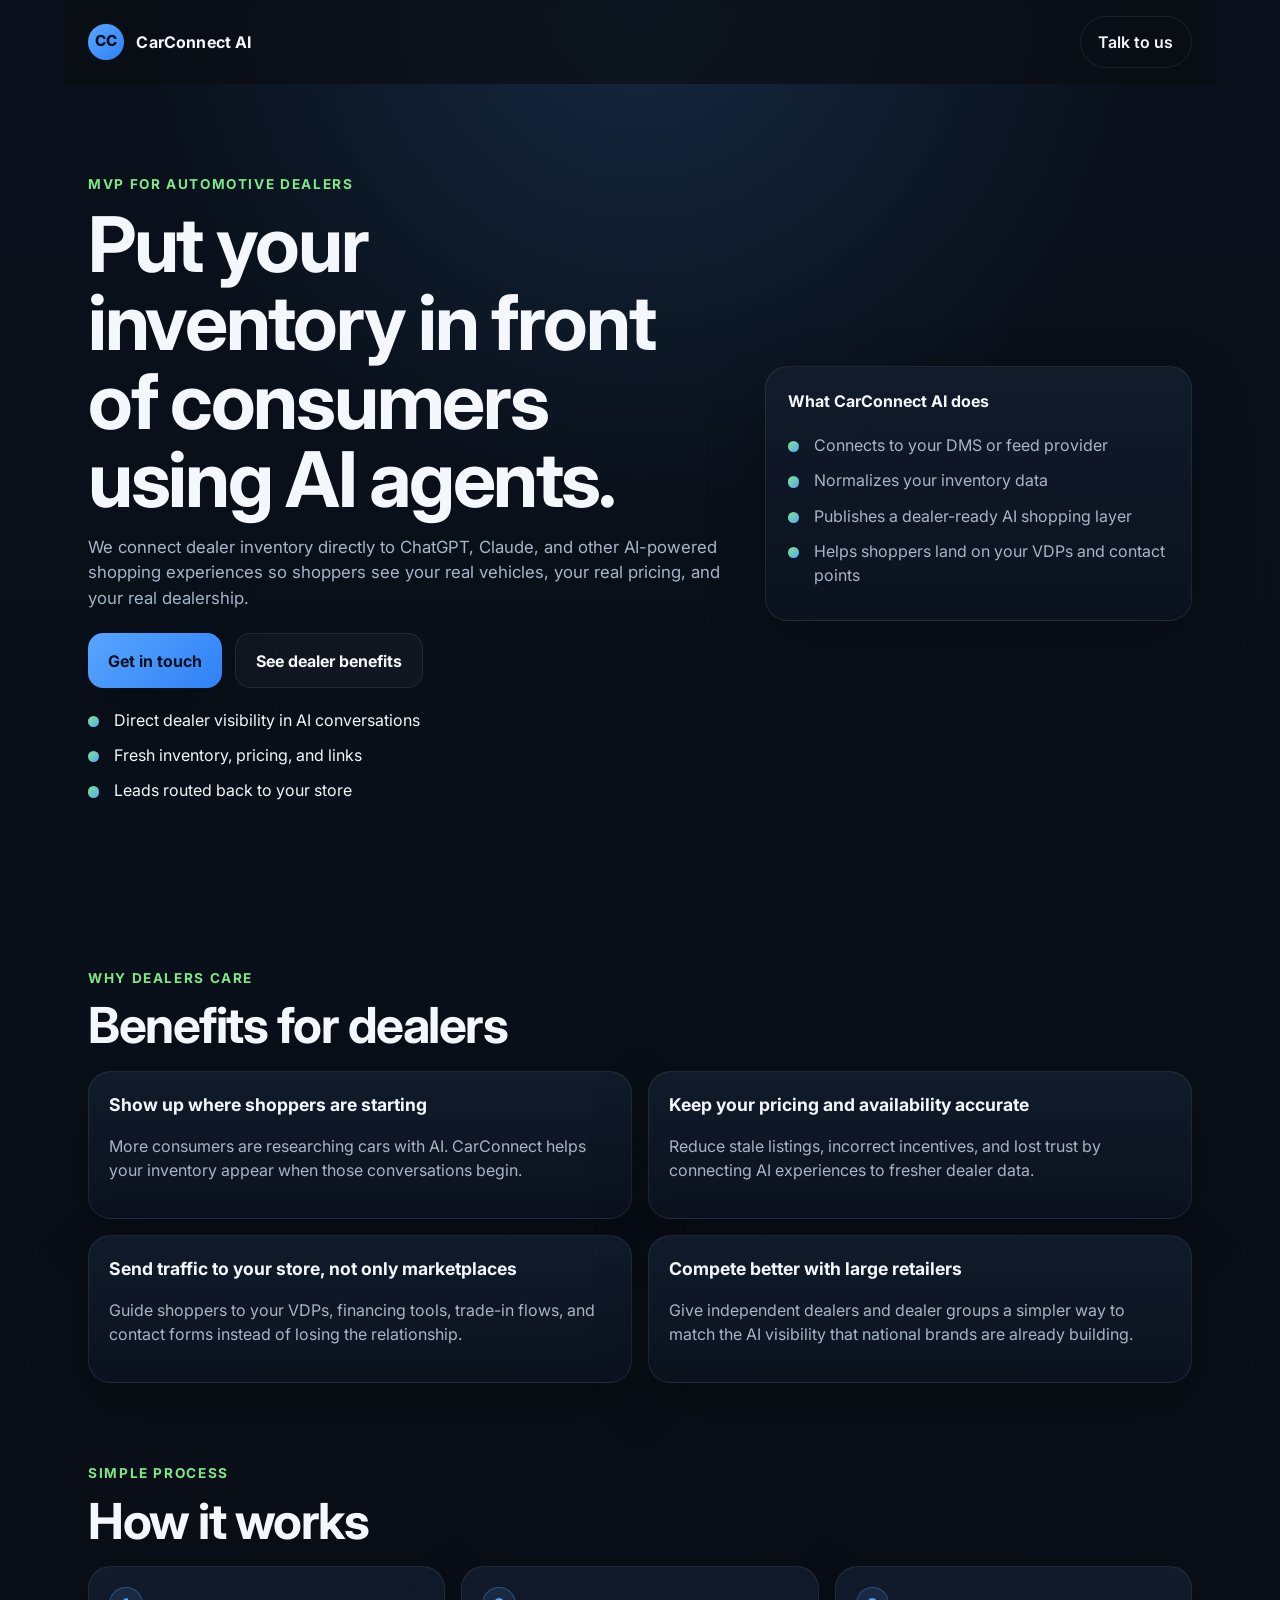
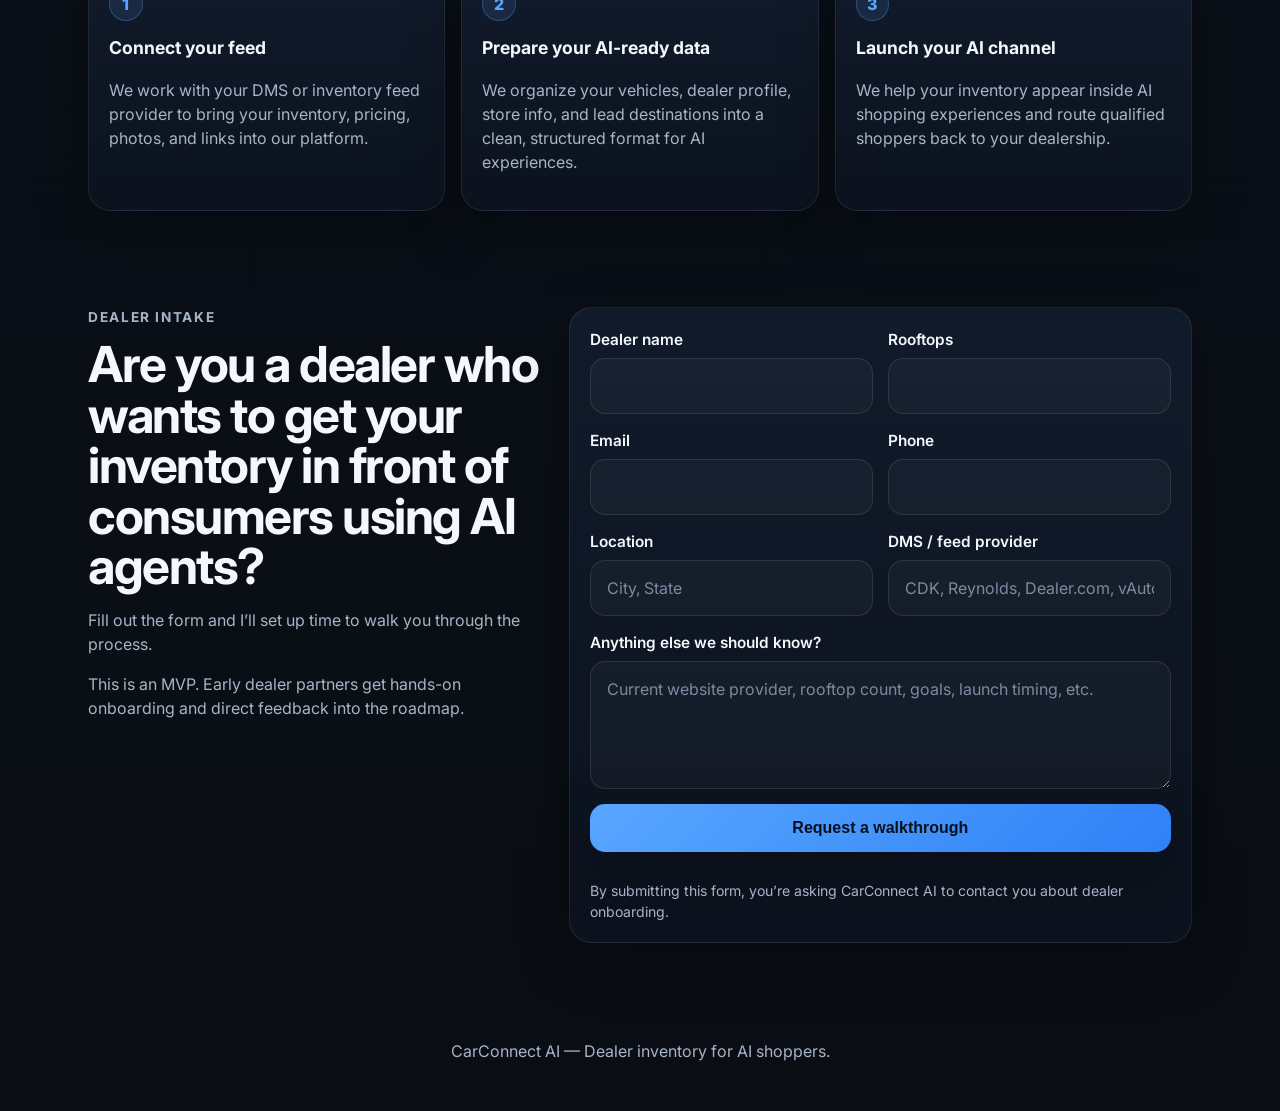
==== index.html @ f60a5366 "Add files via upload" ====
<!DOCTYPE html>
<html lang="en">
<head>
  <meta charset="UTF-8" />
  <meta name="viewport" content="width=device-width, initial-scale=1.0" />
  <title>CarConnect AI — Dealer Inventory for AI Shoppers</title>
  <meta name="description" content="Connect your dealership inventory directly to AI shoppers using ChatGPT, Claude, and other AI assistants." />
  <link rel="preconnect" href="https://fonts.googleapis.com">
  <link rel="preconnect" href="https://fonts.gstatic.com" crossorigin>
  <link href="https://fonts.googleapis.com/css2?family=Inter:wght@400;500;600;700;800&display=swap" rel="stylesheet">
  <link rel="stylesheet" href="styles.css" />
</head>
<body>
  <header class="site-header">
    <a class="brand" href="#top" aria-label="CarConnect AI home">
      <span class="brand-mark">CC</span>
      <span class="brand-text">CarConnect AI</span>
    </a>
    <a class="header-cta" href="#contact">Talk to us</a>
  </header>

  <main id="top">
    <section class="hero">
      <div class="hero-copy">
        <p class="eyebrow">MVP for automotive dealers</p>
        <h1>Put your inventory in front of consumers using AI agents.</h1>
        <p class="lede">
          We connect dealer inventory directly to ChatGPT, Claude, and other AI-powered shopping experiences so shoppers see your real vehicles, your real pricing, and your real dealership.
        </p>

        <div class="hero-actions">
          <a class="button button-primary" href="#contact">Get in touch</a>
          <a class="button button-secondary" href="#benefits">See dealer benefits</a>
        </div>

        <ul class="hero-points" aria-label="Key points">
          <li>Direct dealer visibility in AI conversations</li>
          <li>Fresh inventory, pricing, and links</li>
          <li>Leads routed back to your store</li>
        </ul>
      </div>

      <aside class="hero-card" aria-label="Summary card">
        <p class="card-label">What CarConnect AI does</p>
        <ul class="check-list">
          <li>Connects to your DMS or feed provider</li>
          <li>Normalizes your inventory data</li>
          <li>Publishes a dealer-ready AI shopping layer</li>
          <li>Helps shoppers land on your VDPs and contact points</li>
        </ul>
      </aside>
    </section>

    <section class="section" id="benefits">
      <div class="section-heading">
        <p class="eyebrow">Why dealers care</p>
        <h2>Benefits for dealers</h2>
      </div>

      <div class="benefit-grid">
        <article class="benefit-card">
          <h3>Show up where shoppers are starting</h3>
          <p>More consumers are researching cars with AI. CarConnect helps your inventory appear when those conversations begin.</p>
        </article>

        <article class="benefit-card">
          <h3>Keep your pricing and availability accurate</h3>
          <p>Reduce stale listings, incorrect incentives, and lost trust by connecting AI experiences to fresher dealer data.</p>
        </article>

        <article class="benefit-card">
          <h3>Send traffic to your store, not only marketplaces</h3>
          <p>Guide shoppers to your VDPs, financing tools, trade-in flows, and contact forms instead of losing the relationship.</p>
        </article>

        <article class="benefit-card">
          <h3>Compete better with large retailers</h3>
          <p>Give independent dealers and dealer groups a simpler way to match the AI visibility that national brands are already building.</p>
        </article>
      </div>
    </section>

    <section class="section section-alt" id="how-it-works">
      <div class="section-heading">
        <p class="eyebrow">Simple process</p>
        <h2>How it works</h2>
      </div>

      <div class="steps">
        <article class="step">
          <span class="step-number">1</span>
          <h3>Connect your feed</h3>
          <p>We work with your DMS or inventory feed provider to bring your inventory, pricing, photos, and links into our platform.</p>
        </article>

        <article class="step">
          <span class="step-number">2</span>
          <h3>Prepare your AI-ready data</h3>
          <p>We organize your vehicles, dealer profile, store info, and lead destinations into a clean, structured format for AI experiences.</p>
        </article>

        <article class="step">
          <span class="step-number">3</span>
          <h3>Launch your AI channel</h3>
          <p>We help your inventory appear inside AI shopping experiences and route qualified shoppers back to your dealership.</p>
        </article>
      </div>
    </section>

    <section class="section contact-wrap" id="contact">
      <div class="contact-copy">
        <p class="eyebrow">Dealer intake</p>
        <h2>Are you a dealer who wants to get your inventory in front of consumers using AI agents?</h2>
        <p>
          Fill out the form and I’ll set up time to walk you through the process.
        </p>
        <p class="microcopy">
          This is an MVP. Early dealer partners get hands-on onboarding and direct feedback into the roadmap.
        </p>
      </div>

      <form class="contact-form" name="dealer-contact" method="POST" data-netlify="true" action="/thanks.html">
        <input type="hidden" name="form-name" value="dealer-contact" />

        <div class="field-group">
          <label for="dealerName">Dealer name</label>
          <input id="dealerName" name="dealerName" type="text" autocomplete="organization" required />
        </div>

        <div class="field-group">
          <label for="rooftops">Rooftops</label>
          <input id="rooftops" name="rooftops" type="number" min="1" step="1" inputmode="numeric" required />
        </div>

        <div class="field-group">
          <label for="email">Email</label>
          <input id="email" name="email" type="email" autocomplete="email" required />
        </div>

        <div class="field-group">
          <label for="phone">Phone</label>
          <input id="phone" name="phone" type="tel" autocomplete="tel" required />
        </div>

        <div class="field-group">
          <label for="location">Location</label>
          <input id="location" name="location" type="text" autocomplete="address-level2" placeholder="City, State" required />
        </div>

        <div class="field-group">
          <label for="provider">DMS / feed provider</label>
          <input id="provider" name="provider" type="text" placeholder="CDK, Reynolds, Dealer.com, vAuto, HomeNet, etc." required />
        </div>

        <div class="field-group field-group-full">
          <label for="notes">Anything else we should know?</label>
          <textarea id="notes" name="notes" rows="4" placeholder="Current website provider, rooftop count, goals, launch timing, etc."></textarea>
        </div>

        <button class="button button-primary button-full" type="submit">Request a walkthrough</button>
        <p class="form-note">By submitting this form, you’re asking CarConnect AI to contact you about dealer onboarding.</p>
      </form>
    </section>
  </main>

  <footer class="site-footer">
    <p>CarConnect AI — Dealer inventory for AI shoppers.</p>
  </footer>
</body>
</html>
---- styles.css ----
:root {
  --bg: #0a0e14;
  --panel: #101826;
  --panel-soft: #0f1724;
  --card: #121c2c;
  --text: #f4f7fb;
  --muted: #a8b4c7;
  --line: rgba(255, 255, 255, 0.08);
  --accent: #58a6ff;
  --accent-strong: #2f81f7;
  --success: #7ee787;
  --shadow: 0 1.25em 3.5em rgba(0, 0, 0, 0.28);
  --radius: 1.25em;
}

* {
  box-sizing: border-box;
}

html {
  scroll-behavior: smooth;
}

body {
  margin: 0;
  font-family: "Inter", system-ui, -apple-system, BlinkMacSystemFont, "Segoe UI", sans-serif;
  background:
    radial-gradient(circle at top, rgba(88, 166, 255, 0.16), transparent 32em),
    linear-gradient(180deg, #09101b 0%, #0a0e14 100%);
  color: var(--text);
  line-height: 1.5;
}

img {
  max-width: 100%;
  display: block;
}

a {
  color: inherit;
  text-decoration: none;
}

.site-header,
.hero,
.section,
.site-footer {
  width: min(100%, 72em);
  margin: 0 auto;
  padding-left: 1rem;
  padding-right: 1rem;
}

.site-header {
  position: sticky;
  top: 0;
  z-index: 10;
  display: flex;
  align-items: center;
  justify-content: space-between;
  padding-top: 1rem;
  padding-bottom: 1rem;
  backdrop-filter: blur(0.9em);
  background: rgba(10, 14, 20, 0.72);
}

.brand {
  display: inline-flex;
  align-items: center;
  gap: 0.75rem;
  font-weight: 700;
}

.brand-mark {
  display: inline-grid;
  place-items: center;
  width: 2.4em;
  height: 2.4em;
  border-radius: 999px;
  background: linear-gradient(135deg, var(--accent), var(--accent-strong));
  color: #07101d;
  font-size: 0.95rem;
  font-weight: 800;
}

.brand-text {
  font-size: 1rem;
  letter-spacing: 0.01em;
}

.header-cta {
  border: 1px solid var(--line);
  padding: 0.8em 1.1em;
  border-radius: 999px;
  font-weight: 600;
  color: var(--text);
}

.hero {
  min-height: calc(100svh - 5rem);
  display: grid;
  align-items: center;
  gap: 1.25rem;
  padding-top: 2rem;
  padding-bottom: 2rem;
}

.eyebrow {
  margin: 0 0 0.75rem;
  font-size: 0.85rem;
  font-weight: 700;
  letter-spacing: 0.12em;
  text-transform: uppercase;
  color: var(--success);
}

.hero h1,
.section h2 {
  margin: 0;
  line-height: 1.02;
  letter-spacing: -0.03em;
}

.hero h1 {
  font-size: clamp(2.2rem, 9vw, 4.8rem);
  max-width: 12ch;
}

.section h2 {
  font-size: clamp(1.8rem, 6vw, 3.1rem);
}

.lede,
.contact-copy p,
.benefit-card p,
.step p,
.hero-card,
.form-note,
.microcopy {
  color: var(--muted);
}

.lede {
  max-width: 40rem;
  font-size: 1.05rem;
  margin: 1rem 0 0;
}

.hero-actions {
  display: flex;
  flex-wrap: wrap;
  gap: 0.8rem;
  margin-top: 1.4rem;
}

.button {
  display: inline-flex;
  align-items: center;
  justify-content: center;
  gap: 0.5rem;
  min-height: 3rem;
  padding: 0.9em 1.25em;
  border: 0;
  border-radius: 0.95em;
  font-size: 1rem;
  font-weight: 700;
  cursor: pointer;
}

.button-primary {
  background: linear-gradient(135deg, var(--accent), var(--accent-strong));
  color: #07101d;
  box-shadow: var(--shadow);
}

.button-secondary {
  background: rgba(255, 255, 255, 0.03);
  border: 1px solid var(--line);
  color: var(--text);
}

.button-full {
  width: 100%;
}

.hero-points,
.check-list {
  list-style: none;
  margin: 1.25rem 0 0;
  padding: 0;
}

.hero-points li,
.check-list li {
  position: relative;
  padding-left: 1.6rem;
  margin-bottom: 0.7rem;
}

.hero-points li::before,
.check-list li::before {
  content: "";
  position: absolute;
  left: 0;
  top: 0.5rem;
  width: 0.7rem;
  height: 0.7rem;
  border-radius: 999px;
  background: linear-gradient(135deg, var(--success), var(--accent));
}

.hero-card,
.benefit-card,
.step,
.contact-form {
  background: linear-gradient(180deg, rgba(18, 28, 44, 0.94), rgba(12, 19, 31, 0.96));
  border: 1px solid var(--line);
  border-radius: var(--radius);
  box-shadow: var(--shadow);
}

.hero-card {
  padding: 1.4rem;
}

.card-label {
  margin-top: 0;
  margin-bottom: 0.9rem;
  font-weight: 700;
  color: var(--text);
}

.section {
  padding-top: 4rem;
  padding-bottom: 1rem;
}

.section-alt {
  padding-bottom: 2rem;
}

.section-heading {
  margin-bottom: 1.25rem;
}

.benefit-grid,
.steps {
  display: grid;
  gap: 1rem;
}

.benefit-card,
.step {
  padding: 1.25rem;
}

.benefit-card h3,
.step h3 {
  margin-top: 0;
  margin-bottom: 0.6rem;
  font-size: 1.1rem;
}

.step-number {
  display: inline-grid;
  place-items: center;
  width: 2.1rem;
  height: 2.1rem;
  margin-bottom: 0.9rem;
  border-radius: 999px;
  background: rgba(88, 166, 255, 0.12);
  border: 1px solid rgba(88, 166, 255, 0.3);
  color: var(--accent);
  font-weight: 800;
}

.contact-wrap {
  display: grid;
  gap: 1.25rem;
  padding-bottom: 4rem;
}

.contact-form {
  padding: 1rem;
}

.field-group {
  display: flex;
  flex-direction: column;
  gap: 0.45rem;
  margin-bottom: 0.95rem;
}

label {
  font-weight: 600;
  font-size: 0.96rem;
}

input,
textarea {
  width: 100%;
  border: 1px solid rgba(255, 255, 255, 0.1);
  border-radius: 0.95em;
  background: rgba(255, 255, 255, 0.03);
  color: var(--text);
  padding: 0.95rem 1rem;
  font: inherit;
}

input::placeholder,
textarea::placeholder {
  color: #7c8aa0;
}

input:focus,
textarea:focus {
  outline: 0.15em solid rgba(88, 166, 255, 0.45);
  outline-offset: 0.1em;
  border-color: rgba(88, 166, 255, 0.35);
}

.form-note {
  margin: 0.85rem 0 0;
  font-size: 0.88rem;
}

.site-footer {
  padding-top: 1rem;
  padding-bottom: 2rem;
  color: var(--muted);
  text-align: center;
}

@media (min-width: 48em) {
  .hero {
    grid-template-columns: 1.2fr 0.8fr;
    gap: 1.5rem;
  }

  .benefit-grid {
    grid-template-columns: repeat(2, minmax(0, 1fr));
  }

  .steps {
    grid-template-columns: repeat(3, minmax(0, 1fr));
  }

  .contact-wrap {
    grid-template-columns: 0.85fr 1.15fr;
    align-items: start;
  }

  .contact-form {
    display: grid;
    grid-template-columns: repeat(2, minmax(0, 1fr));
    gap: 0.9rem;
    padding: 1.25rem;
  }

  .field-group {
    margin-bottom: 0;
  }

  .field-group-full,
  .button-full,
  .form-note {
    grid-column: 1 / -1;
  }
}

@media (min-width: 64em) {
  .site-header,
  .hero,
  .section,
  .site-footer {
    padding-left: 1.5em;
    padding-right: 1.5em;
  }

  .hero {
    gap: 2.25em;
  }

  .hero-card,
  .benefit-card,
  .step,
  .contact-form {
    border-radius: 1.4em;
  }
}
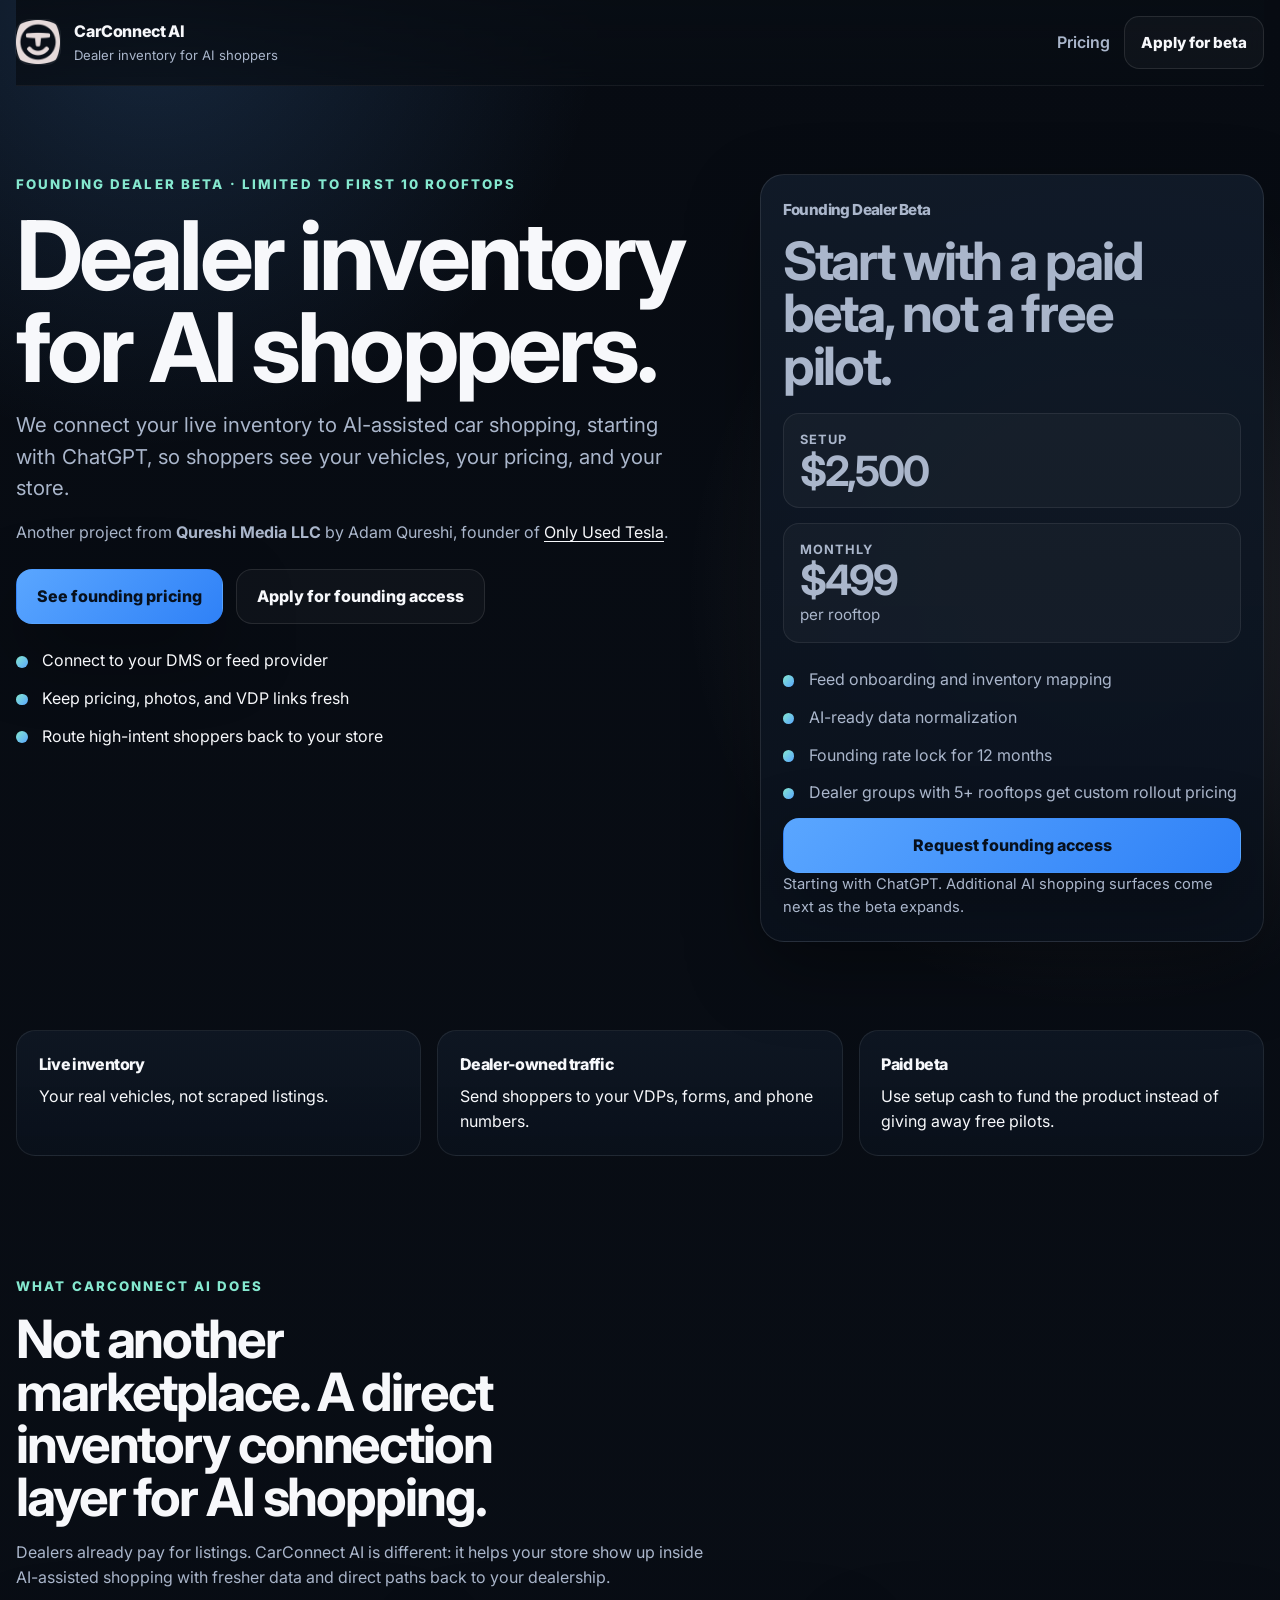
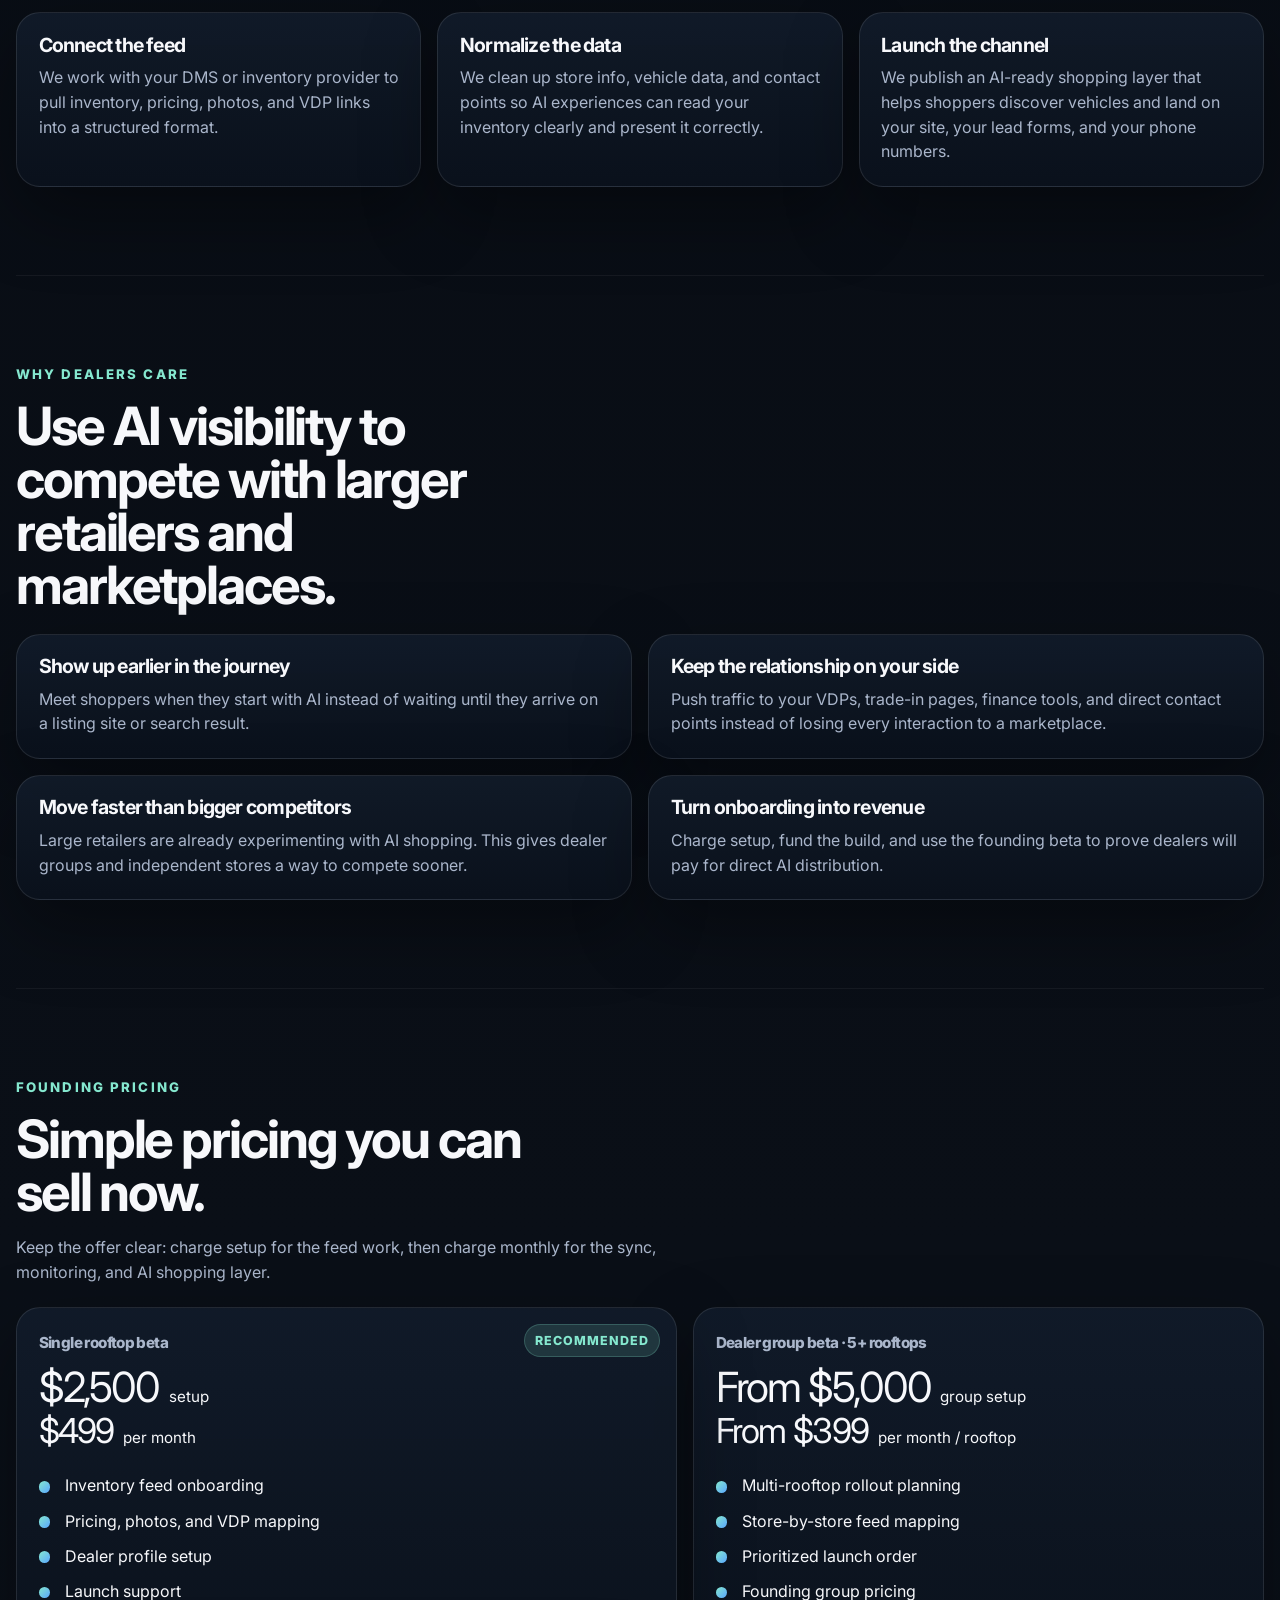
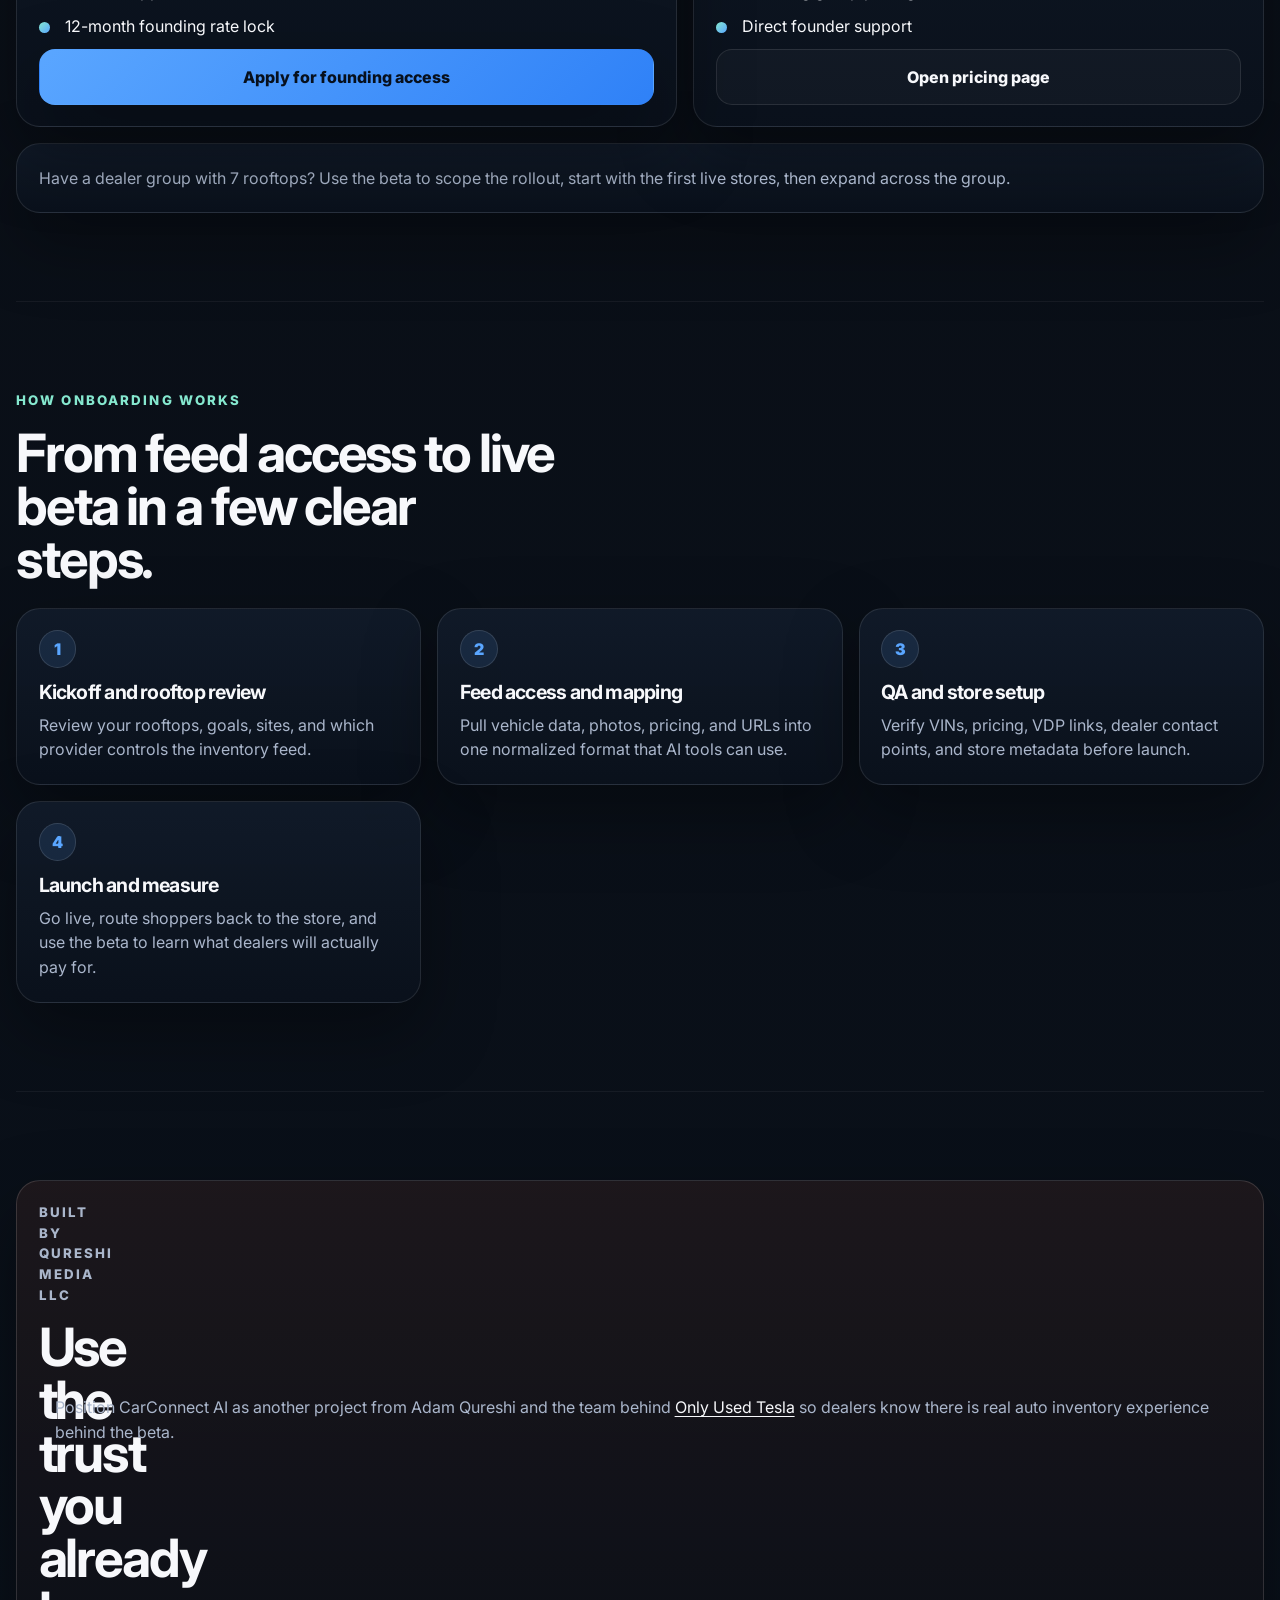
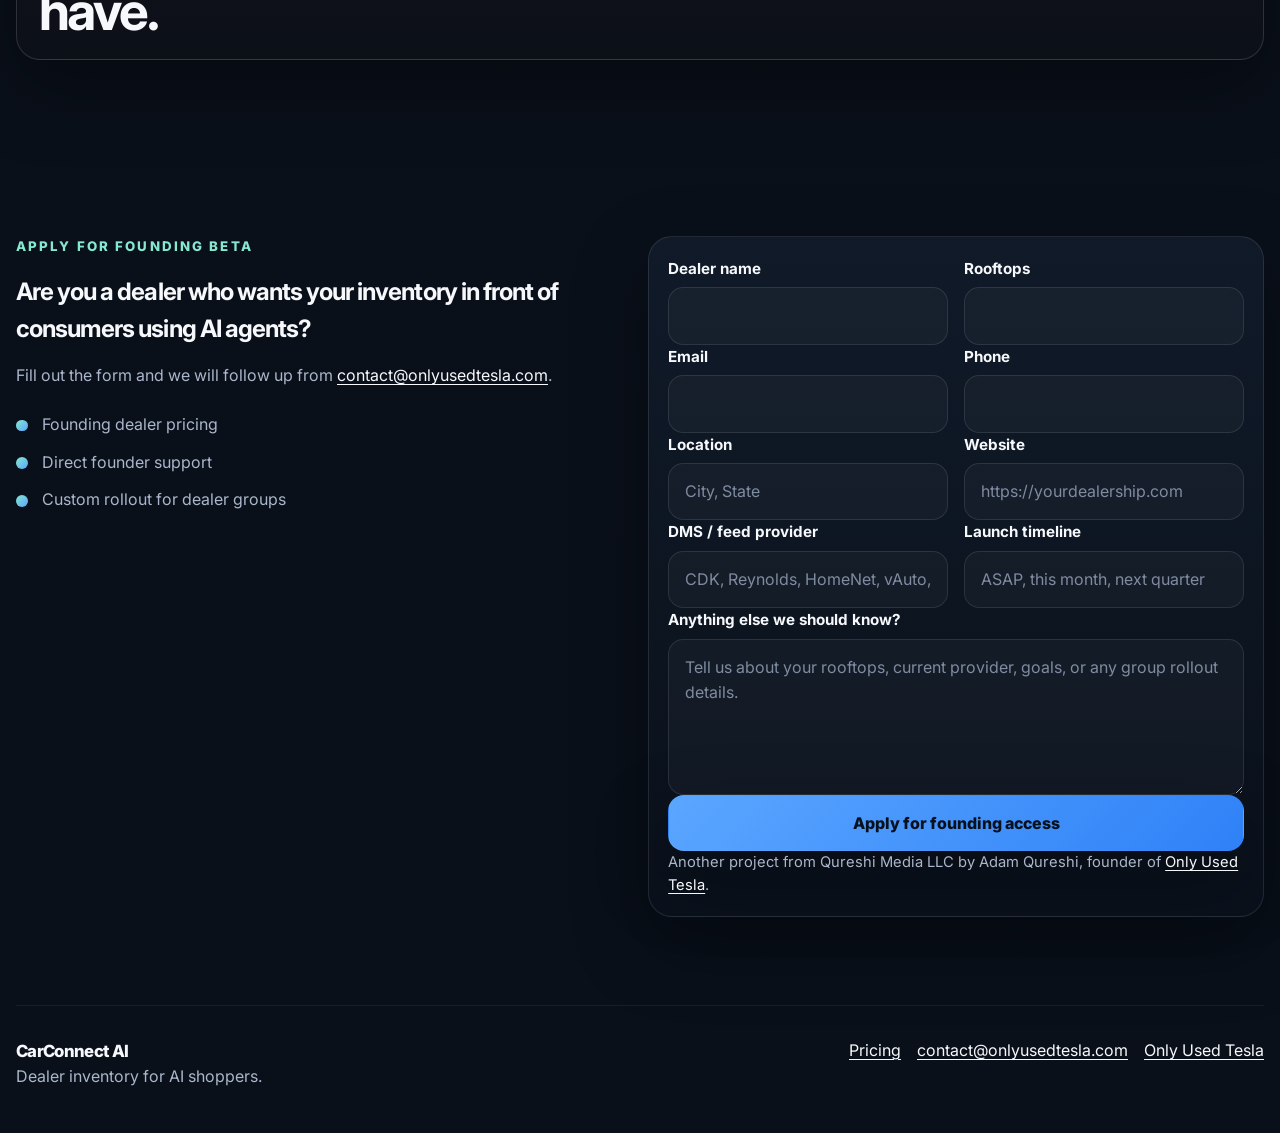
==== commit 42ece778: "Add files via upload" ====
--- a/index.html
+++ b/index.html
@@ -3,168 +3,370 @@
 <head>
   <meta charset="UTF-8" />
   <meta name="viewport" content="width=device-width, initial-scale=1.0" />
-  <title>CarConnect AI — Dealer Inventory for AI Shoppers</title>
-  <meta name="description" content="Connect your dealership inventory directly to AI shoppers using ChatGPT, Claude, and other AI assistants." />
-  <link rel="preconnect" href="https://fonts.googleapis.com">
-  <link rel="preconnect" href="https://fonts.gstatic.com" crossorigin>
-  <link href="https://fonts.googleapis.com/css2?family=Inter:wght@400;500;600;700;800&display=swap" rel="stylesheet">
+  <title>CarConnect AI — Dealer inventory for AI shoppers</title>
+  <meta name="description" content="CarConnect AI helps automotive dealers connect live inventory to AI-assisted shopping, starting with ChatGPT." />
+  <meta name="theme-color" content="#080d14" />
+  <link rel="preconnect" href="https://fonts.googleapis.com" />
+  <link rel="preconnect" href="https://fonts.gstatic.com" crossorigin />
+  <link href="https://fonts.googleapis.com/css2?family=Inter:wght@400;500;600;700;800;900&display=swap" rel="stylesheet" />
+  <link rel="icon" type="image/png" sizes="32x32" href="assets/icon-32.png" />
+  <link rel="icon" type="image/png" sizes="192x192" href="assets/icon-192.png" />
+  <link rel="apple-touch-icon" href="assets/icon-192.png" />
   <link rel="stylesheet" href="styles.css" />
 </head>
 <body>
-  <header class="site-header">
-    <a class="brand" href="#top" aria-label="CarConnect AI home">
-      <span class="brand-mark">CC</span>
-      <span class="brand-text">CarConnect AI</span>
-    </a>
-    <a class="header-cta" href="#contact">Talk to us</a>
-  </header>
-
-  <main id="top">
-    <section class="hero">
-      <div class="hero-copy">
-        <p class="eyebrow">MVP for automotive dealers</p>
-        <h1>Put your inventory in front of consumers using AI agents.</h1>
-        <p class="lede">
-          We connect dealer inventory directly to ChatGPT, Claude, and other AI-powered shopping experiences so shoppers see your real vehicles, your real pricing, and your real dealership.
-        </p>
-
-        <div class="hero-actions">
-          <a class="button button-primary" href="#contact">Get in touch</a>
-          <a class="button button-secondary" href="#benefits">See dealer benefits</a>
-        </div>
-
-        <ul class="hero-points" aria-label="Key points">
-          <li>Direct dealer visibility in AI conversations</li>
-          <li>Fresh inventory, pricing, and links</li>
-          <li>Leads routed back to your store</li>
-        </ul>
+  <div class="site-shell">
+    <header class="site-header">
+      <a class="brand" href="index.html" aria-label="CarConnect AI home">
+        <img class="brand-icon" src="assets/icon-192.png" alt="" width="44" height="44" />
+        <span class="brand-lockup">
+          <span class="brand-name">CarConnect AI</span>
+          <span class="brand-tag">Dealer inventory for AI shoppers</span>
+        </span>
+      </a>
+
+      <nav class="header-nav" aria-label="Primary">
+        <a class="nav-link" href="pricing.html">Pricing</a>
+        <a class="button button-secondary button-small" href="#contact">Apply for beta</a>
+      </nav>
+    </header>
+
+    <main>
+      <section class="hero section-space" id="top">
+        <div class="hero-copy">
+          <p class="eyebrow">Founding dealer beta · limited to first 10 rooftops</p>
+          <h1>Dealer inventory for AI shoppers.</h1>
+          <p class="lede">
+            We connect your live inventory to AI-assisted car shopping, starting with ChatGPT, so shoppers see your vehicles, your pricing, and your store.
+          </p>
+          <p class="proof-line">
+            Another project from <strong>Qureshi Media LLC</strong> by Adam Qureshi, founder of
+            <a href="https://onlyusedtesla.com/" target="_blank" rel="noreferrer">Only Used Tesla</a>.
+          </p>
+
+          <div class="hero-actions">
+            <a class="button button-primary" href="#pricing">See founding pricing</a>
+            <a class="button button-secondary" href="#contact">Apply for founding access</a>
+          </div>
+
+          <ul class="hero-points" aria-label="Key product points">
+            <li>Connect to your DMS or feed provider</li>
+            <li>Keep pricing, photos, and VDP links fresh</li>
+            <li>Route high-intent shoppers back to your store</li>
+          </ul>
+        </div>
+
+        <aside class="hero-panel card" aria-label="Founding beta snapshot">
+          <p class="card-kicker">Founding Dealer Beta</p>
+          <h2>Start with a paid beta, not a free pilot.</h2>
+          <div class="price-stack" aria-label="Starting beta pricing">
+            <div class="price-chip">
+              <span class="price-label">Setup</span>
+              <strong>$2,500</strong>
+            </div>
+            <div class="price-chip">
+              <span class="price-label">Monthly</span>
+              <strong>$499</strong>
+              <span class="price-note">per rooftop</span>
+            </div>
+          </div>
+          <ul class="check-list">
+            <li>Feed onboarding and inventory mapping</li>
+            <li>AI-ready data normalization</li>
+            <li>Founding rate lock for 12 months</li>
+            <li>Dealer groups with 5+ rooftops get custom rollout pricing</li>
+          </ul>
+          <a class="button button-primary button-full" href="#contact">Request founding access</a>
+          <p class="microcopy">
+            Starting with ChatGPT. Additional AI shopping surfaces come next as the beta expands.
+          </p>
+        </aside>
+      </section>
+
+      <section class="signal-band section-space-sm" aria-label="What dealers get">
+        <div class="signal-item">
+          <span class="signal-label">Live inventory</span>
+          <p>Your real vehicles, not scraped listings.</p>
+        </div>
+        <div class="signal-item">
+          <span class="signal-label">Dealer-owned traffic</span>
+          <p>Send shoppers to your VDPs, forms, and phone numbers.</p>
+        </div>
+        <div class="signal-item">
+          <span class="signal-label">Paid beta</span>
+          <p>Use setup cash to fund the product instead of giving away free pilots.</p>
+        </div>
+      </section>
+
+      <section class="section-space" id="what">
+        <div class="section-heading">
+          <p class="eyebrow">What CarConnect AI does</p>
+          <h2>Not another marketplace. A direct inventory connection layer for AI shopping.</h2>
+          <p class="section-lede">
+            Dealers already pay for listings. CarConnect AI is different: it helps your store show up inside AI-assisted shopping with fresher data and direct paths back to your dealership.
+          </p>
+        </div>
+
+        <div class="card-grid three-up">
+          <article class="feature-card card">
+            <h3>Connect the feed</h3>
+            <p>
+              We work with your DMS or inventory provider to pull inventory, pricing, photos, and VDP links into a structured format.
+            </p>
+          </article>
+
+          <article class="feature-card card">
+            <h3>Normalize the data</h3>
+            <p>
+              We clean up store info, vehicle data, and contact points so AI experiences can read your inventory clearly and present it correctly.
+            </p>
+          </article>
+
+          <article class="feature-card card">
+            <h3>Launch the channel</h3>
+            <p>
+              We publish an AI-ready shopping layer that helps shoppers discover vehicles and land on your site, your lead forms, and your phone numbers.
+            </p>
+          </article>
+        </div>
+      </section>
+
+      <section class="section-space section-alt" id="benefits">
+        <div class="section-heading">
+          <p class="eyebrow">Why dealers care</p>
+          <h2>Use AI visibility to compete with larger retailers and marketplaces.</h2>
+        </div>
+
+        <div class="card-grid two-up">
+          <article class="benefit-card card">
+            <h3>Show up earlier in the journey</h3>
+            <p>
+              Meet shoppers when they start with AI instead of waiting until they arrive on a listing site or search result.
+            </p>
+          </article>
+
+          <article class="benefit-card card">
+            <h3>Keep the relationship on your side</h3>
+            <p>
+              Push traffic to your VDPs, trade-in pages, finance tools, and direct contact points instead of losing every interaction to a marketplace.
+            </p>
+          </article>
+
+          <article class="benefit-card card">
+            <h3>Move faster than bigger competitors</h3>
+            <p>
+              Large retailers are already experimenting with AI shopping. This gives dealer groups and independent stores a way to compete sooner.
+            </p>
+          </article>
+
+          <article class="benefit-card card">
+            <h3>Turn onboarding into revenue</h3>
+            <p>
+              Charge setup, fund the build, and use the founding beta to prove dealers will pay for direct AI distribution.
+            </p>
+          </article>
+        </div>
+      </section>
+
+      <section class="section-space" id="pricing">
+        <div class="section-heading">
+          <p class="eyebrow">Founding pricing</p>
+          <h2>Simple pricing you can sell now.</h2>
+          <p class="section-lede">
+            Keep the offer clear: charge setup for the feed work, then charge monthly for the sync, monitoring, and AI shopping layer.
+          </p>
+        </div>
+
+        <div class="pricing-grid">
+          <article class="pricing-card card pricing-card-featured">
+            <p class="plan-tag">Single rooftop beta</p>
+            <div class="plan-line">
+              <span class="plan-price">$2,500</span>
+              <span class="plan-caption">setup</span>
+            </div>
+            <div class="plan-line plan-line-secondary">
+              <span class="plan-price plan-price-secondary">$499</span>
+              <span class="plan-caption">per month</span>
+            </div>
+            <ul class="check-list compact">
+              <li>Inventory feed onboarding</li>
+              <li>Pricing, photos, and VDP mapping</li>
+              <li>Dealer profile setup</li>
+              <li>Launch support</li>
+              <li>12-month founding rate lock</li>
+            </ul>
+            <a class="button button-primary button-full" href="#contact">Apply for founding access</a>
+          </article>
+
+          <article class="pricing-card card">
+            <p class="plan-tag">Dealer group beta · 5+ rooftops</p>
+            <div class="plan-line">
+              <span class="plan-price">From $5,000</span>
+              <span class="plan-caption">group setup</span>
+            </div>
+            <div class="plan-line plan-line-secondary">
+              <span class="plan-price plan-price-secondary">From $399</span>
+              <span class="plan-caption">per month / rooftop</span>
+            </div>
+            <ul class="check-list compact">
+              <li>Multi-rooftop rollout planning</li>
+              <li>Store-by-store feed mapping</li>
+              <li>Prioritized launch order</li>
+              <li>Founding group pricing</li>
+              <li>Direct founder support</li>
+            </ul>
+            <a class="button button-secondary button-full" href="pricing.html">Open pricing page</a>
+          </article>
+        </div>
+
+        <div class="inline-note card">
+          <p>
+            Have a dealer group with 7 rooftops? Use the beta to scope the rollout, start with the first live stores, then expand across the group.
+          </p>
+        </div>
+      </section>
+
+      <section class="section-space section-alt" id="process">
+        <div class="section-heading">
+          <p class="eyebrow">How onboarding works</p>
+          <h2>From feed access to live beta in a few clear steps.</h2>
+        </div>
+
+        <div class="steps-grid">
+          <article class="step card">
+            <span class="step-number">1</span>
+            <h3>Kickoff and rooftop review</h3>
+            <p>Review your rooftops, goals, sites, and which provider controls the inventory feed.</p>
+          </article>
+
+          <article class="step card">
+            <span class="step-number">2</span>
+            <h3>Feed access and mapping</h3>
+            <p>Pull vehicle data, photos, pricing, and URLs into one normalized format that AI tools can use.</p>
+          </article>
+
+          <article class="step card">
+            <span class="step-number">3</span>
+            <h3>QA and store setup</h3>
+            <p>Verify VINs, pricing, VDP links, dealer contact points, and store metadata before launch.</p>
+          </article>
+
+          <article class="step card">
+            <span class="step-number">4</span>
+            <h3>Launch and measure</h3>
+            <p>Go live, route shoppers back to the store, and use the beta to learn what dealers will actually pay for.</p>
+          </article>
+        </div>
+      </section>
+
+      <section class="section-space founder-strip-wrap">
+        <div class="founder-strip card">
+          <div>
+            <p class="eyebrow eyebrow-muted">Built by Qureshi Media LLC</p>
+            <h2>Use the trust you already have.</h2>
+          </div>
+          <p>
+            Position CarConnect AI as another project from Adam Qureshi and the team behind
+            <a href="https://onlyusedtesla.com/" target="_blank" rel="noreferrer">Only Used Tesla</a> so dealers know there is real auto inventory experience behind the beta.
+          </p>
+        </div>
+      </section>
+
+      <section class="section-space contact-wrap" id="contact">
+        <div class="contact-copy">
+          <p class="eyebrow">Apply for founding beta</p>
+          <h2>Are you a dealer who wants your inventory in front of consumers using AI agents?</h2>
+          <p class="section-lede">
+            Fill out the form and we will follow up from
+            <a href="mailto:contact@onlyusedtesla.com">contact@onlyusedtesla.com</a>.
+          </p>
+          <ul class="contact-points">
+            <li>Founding dealer pricing</li>
+            <li>Direct founder support</li>
+            <li>Custom rollout for dealer groups</li>
+          </ul>
+        </div>
+
+        <form class="contact-form card" action="https://formsubmit.co/contact@onlyusedtesla.com" method="POST">
+          <input type="hidden" name="_subject" value="New CarConnect AI founding dealer beta lead" />
+          <input type="hidden" name="_next" value="https://adamqureshi.com/car-connect-ai/thanks.html" />
+          <input type="hidden" name="_template" value="table" />
+          <input type="hidden" name="_autoresponse" value="Thanks for reaching out about CarConnect AI. We received your request and will follow up shortly." />
+          <input class="honeypot" type="text" name="_honey" tabindex="-1" autocomplete="off" aria-hidden="true" />
+
+          <div class="field-grid two-up-grid">
+            <div class="field-group">
+              <label for="dealer-name">Dealer name</label>
+              <input id="dealer-name" name="dealer_name" type="text" autocomplete="organization" required />
+            </div>
+
+            <div class="field-group">
+              <label for="rooftops">Rooftops</label>
+              <input id="rooftops" name="rooftops" type="number" min="1" step="1" inputmode="numeric" required />
+            </div>
+          </div>
+
+          <div class="field-grid two-up-grid">
+            <div class="field-group">
+              <label for="email">Email</label>
+              <input id="email" name="email" type="email" autocomplete="email" required />
+            </div>
+
+            <div class="field-group">
+              <label for="phone">Phone</label>
+              <input id="phone" name="phone" type="tel" autocomplete="tel" required />
+            </div>
+          </div>
+
+          <div class="field-grid two-up-grid">
+            <div class="field-group">
+              <label for="location">Location</label>
+              <input id="location" name="location" type="text" autocomplete="address-level2" placeholder="City, State" required />
+            </div>
+
+            <div class="field-group">
+              <label for="website">Website</label>
+              <input id="website" name="website" type="url" placeholder="https://yourdealership.com" />
+            </div>
+          </div>
+
+          <div class="field-grid two-up-grid">
+            <div class="field-group">
+              <label for="provider">DMS / feed provider</label>
+              <input id="provider" name="provider" type="text" placeholder="CDK, Reynolds, HomeNet, vAuto, Dealer.com" required />
+            </div>
+
+            <div class="field-group">
+              <label for="timeline">Launch timeline</label>
+              <input id="timeline" name="timeline" type="text" placeholder="ASAP, this month, next quarter" />
+            </div>
+          </div>
+
+          <div class="field-group">
+            <label for="notes">Anything else we should know?</label>
+            <textarea id="notes" name="notes" rows="5" placeholder="Tell us about your rooftops, current provider, goals, or any group rollout details."></textarea>
+          </div>
+
+          <button class="button button-primary button-full" type="submit">Apply for founding access</button>
+          <p class="form-note">
+            Another project from Qureshi Media LLC by Adam Qureshi, founder of
+            <a href="https://onlyusedtesla.com/" target="_blank" rel="noreferrer">Only Used Tesla</a>.
+          </p>
+        </form>
+      </section>
+    </main>
+
+    <footer class="site-footer">
+      <div>
+        <p class="footer-brand">CarConnect AI</p>
+        <p class="footer-copy">Dealer inventory for AI shoppers.</p>
       </div>
-
-      <aside class="hero-card" aria-label="Summary card">
-        <p class="card-label">What CarConnect AI does</p>
-        <ul class="check-list">
-          <li>Connects to your DMS or feed provider</li>
-          <li>Normalizes your inventory data</li>
-          <li>Publishes a dealer-ready AI shopping layer</li>
-          <li>Helps shoppers land on your VDPs and contact points</li>
-        </ul>
-      </aside>
-    </section>
-
-    <section class="section" id="benefits">
-      <div class="section-heading">
-        <p class="eyebrow">Why dealers care</p>
-        <h2>Benefits for dealers</h2>
+      <div class="footer-links">
+        <a href="pricing.html">Pricing</a>
+        <a href="mailto:contact@onlyusedtesla.com">contact@onlyusedtesla.com</a>
+        <a href="https://onlyusedtesla.com/" target="_blank" rel="noreferrer">Only Used Tesla</a>
       </div>
-
-      <div class="benefit-grid">
-        <article class="benefit-card">
-          <h3>Show up where shoppers are starting</h3>
-          <p>More consumers are researching cars with AI. CarConnect helps your inventory appear when those conversations begin.</p>
-        </article>
-
-        <article class="benefit-card">
-          <h3>Keep your pricing and availability accurate</h3>
-          <p>Reduce stale listings, incorrect incentives, and lost trust by connecting AI experiences to fresher dealer data.</p>
-        </article>
-
-        <article class="benefit-card">
-          <h3>Send traffic to your store, not only marketplaces</h3>
-          <p>Guide shoppers to your VDPs, financing tools, trade-in flows, and contact forms instead of losing the relationship.</p>
-        </article>
-
-        <article class="benefit-card">
-          <h3>Compete better with large retailers</h3>
-          <p>Give independent dealers and dealer groups a simpler way to match the AI visibility that national brands are already building.</p>
-        </article>
-      </div>
-    </section>
-
-    <section class="section section-alt" id="how-it-works">
-      <div class="section-heading">
-        <p class="eyebrow">Simple process</p>
-        <h2>How it works</h2>
-      </div>
-
-      <div class="steps">
-        <article class="step">
-          <span class="step-number">1</span>
-          <h3>Connect your feed</h3>
-          <p>We work with your DMS or inventory feed provider to bring your inventory, pricing, photos, and links into our platform.</p>
-        </article>
-
-        <article class="step">
-          <span class="step-number">2</span>
-          <h3>Prepare your AI-ready data</h3>
-          <p>We organize your vehicles, dealer profile, store info, and lead destinations into a clean, structured format for AI experiences.</p>
-        </article>
-
-        <article class="step">
-          <span class="step-number">3</span>
-          <h3>Launch your AI channel</h3>
-          <p>We help your inventory appear inside AI shopping experiences and route qualified shoppers back to your dealership.</p>
-        </article>
-      </div>
-    </section>
-
-    <section class="section contact-wrap" id="contact">
-      <div class="contact-copy">
-        <p class="eyebrow">Dealer intake</p>
-        <h2>Are you a dealer who wants to get your inventory in front of consumers using AI agents?</h2>
-        <p>
-          Fill out the form and I’ll set up time to walk you through the process.
-        </p>
-        <p class="microcopy">
-          This is an MVP. Early dealer partners get hands-on onboarding and direct feedback into the roadmap.
-        </p>
-      </div>
-
-      <form class="contact-form" name="dealer-contact" method="POST" data-netlify="true" action="/thanks.html">
-        <input type="hidden" name="form-name" value="dealer-contact" />
-
-        <div class="field-group">
-          <label for="dealerName">Dealer name</label>
-          <input id="dealerName" name="dealerName" type="text" autocomplete="organization" required />
-        </div>
-
-        <div class="field-group">
-          <label for="rooftops">Rooftops</label>
-          <input id="rooftops" name="rooftops" type="number" min="1" step="1" inputmode="numeric" required />
-        </div>
-
-        <div class="field-group">
-          <label for="email">Email</label>
-          <input id="email" name="email" type="email" autocomplete="email" required />
-        </div>
-
-        <div class="field-group">
-          <label for="phone">Phone</label>
-          <input id="phone" name="phone" type="tel" autocomplete="tel" required />
-        </div>
-
-        <div class="field-group">
-          <label for="location">Location</label>
-          <input id="location" name="location" type="text" autocomplete="address-level2" placeholder="City, State" required />
-        </div>
-
-        <div class="field-group">
-          <label for="provider">DMS / feed provider</label>
-          <input id="provider" name="provider" type="text" placeholder="CDK, Reynolds, Dealer.com, vAuto, HomeNet, etc." required />
-        </div>
-
-        <div class="field-group field-group-full">
-          <label for="notes">Anything else we should know?</label>
-          <textarea id="notes" name="notes" rows="4" placeholder="Current website provider, rooftop count, goals, launch timing, etc."></textarea>
-        </div>
-
-        <button class="button button-primary button-full" type="submit">Request a walkthrough</button>
-        <p class="form-note">By submitting this form, you’re asking CarConnect AI to contact you about dealer onboarding.</p>
-      </form>
-    </section>
-  </main>
-
-  <footer class="site-footer">
-    <p>CarConnect AI — Dealer inventory for AI shoppers.</p>
-  </footer>
+    </footer>
+  </div>
 </body>
 </html>
--- a/styles.css
+++ b/styles.css
@@ -1,16 +1,22 @@
 :root {
-  --bg: #0a0e14;
-  --panel: #101826;
-  --panel-soft: #0f1724;
-  --card: #121c2c;
-  --text: #f4f7fb;
-  --muted: #a8b4c7;
-  --line: rgba(255, 255, 255, 0.08);
-  --accent: #58a6ff;
+  --bg: #080d14;
+  --bg-soft: #0c1320;
+  --panel: rgba(15, 24, 38, 0.9);
+  --panel-strong: rgba(18, 28, 44, 0.95);
+  --panel-warm: rgba(229, 218, 218, 0.08);
+  --text: #f7f8fb;
+  --muted: #aab6cb;
+  --line: rgba(255, 255, 255, 0.1);
+  --line-strong: rgba(255, 255, 255, 0.18);
+  --accent: #5aa6ff;
   --accent-strong: #2f81f7;
-  --success: #7ee787;
-  --shadow: 0 1.25em 3.5em rgba(0, 0, 0, 0.28);
-  --radius: 1.25em;
+  --accent-warm: #e5dada;
+  --accent-warm-ink: #221d1d;
+  --success: #85e8cf;
+  --shadow: 0 1.75em 4.5em rgba(0, 0, 0, 0.34);
+  --radius-lg: 1.5em;
+  --radius-md: 1.1em;
+  --content: 78em;
 }
 
 * {
@@ -24,16 +30,35 @@
 body {
   margin: 0;
   font-family: "Inter", system-ui, -apple-system, BlinkMacSystemFont, "Segoe UI", sans-serif;
+  color: var(--text);
   background:
-    radial-gradient(circle at top, rgba(88, 166, 255, 0.16), transparent 32em),
-    linear-gradient(180deg, #09101b 0%, #0a0e14 100%);
-  color: var(--text);
-  line-height: 1.5;
+    radial-gradient(circle at 12% 0%, rgba(90, 166, 255, 0.18), transparent 28em),
+    radial-gradient(circle at 86% 10%, rgba(229, 218, 218, 0.14), transparent 26em),
+    linear-gradient(180deg, #070b12 0%, #0a0f17 48%, #09101a 100%);
+  line-height: 1.55;
+  -webkit-font-smoothing: antialiased;
+  text-rendering: optimizeLegibility;
+}
+
+body::before {
+  content: "";
+  position: fixed;
+  inset: 0;
+  background-image: linear-gradient(rgba(255, 255, 255, 0.025) 0.05em, transparent 0.05em), linear-gradient(90deg, rgba(255, 255, 255, 0.025) 0.05em, transparent 0.05em);
+  background-size: 2.2em 2.2em;
+  mask-image: linear-gradient(180deg, rgba(0, 0, 0, 0.2), transparent 90%);
+  pointer-events: none;
 }
 
 img {
+  display: block;
   max-width: 100%;
-  display: block;
+}
+
+button,
+input,
+textarea {
+  font: inherit;
 }
 
 a {
@@ -41,142 +66,231 @@
   text-decoration: none;
 }
 
-.site-header,
-.hero,
-.section,
-.site-footer {
-  width: min(100%, 72em);
+a:hover {
+  text-decoration: none;
+}
+
+.site-shell {
+  width: min(100% - 1.25rem, var(--content));
   margin: 0 auto;
-  padding-left: 1rem;
-  padding-right: 1rem;
 }
 
 .site-header {
   position: sticky;
   top: 0;
-  z-index: 10;
+  z-index: 100;
   display: flex;
   align-items: center;
   justify-content: space-between;
-  padding-top: 1rem;
-  padding-bottom: 1rem;
-  backdrop-filter: blur(0.9em);
-  background: rgba(10, 14, 20, 0.72);
+  gap: 1em;
+  padding: 1rem 0;
+  backdrop-filter: blur(1.1em);
+  background: linear-gradient(180deg, rgba(8, 13, 20, 0.9), rgba(8, 13, 20, 0.72));
+  border-bottom: 1px solid rgba(255, 255, 255, 0.06);
 }
 
 .brand {
   display: inline-flex;
   align-items: center;
-  gap: 0.75rem;
-  font-weight: 700;
-}
-
-.brand-mark {
-  display: inline-grid;
-  place-items: center;
-  width: 2.4em;
-  height: 2.4em;
-  border-radius: 999px;
-  background: linear-gradient(135deg, var(--accent), var(--accent-strong));
-  color: #07101d;
-  font-size: 0.95rem;
+  gap: 0.9rem;
+  min-width: 0;
+}
+
+.brand-icon {
+  width: 2.75rem;
+  height: 2.75rem;
+  border-radius: 0.9rem;
+  box-shadow: 0 0 0 1px rgba(255, 255, 255, 0.08);
+}
+
+.brand-lockup {
+  display: grid;
+  gap: 0.08rem;
+  min-width: 0;
+}
+
+.brand-name {
+  font-size: 1rem;
   font-weight: 800;
-}
-
-.brand-text {
-  font-size: 1rem;
-  letter-spacing: 0.01em;
-}
-
-.header-cta {
-  border: 1px solid var(--line);
-  padding: 0.8em 1.1em;
-  border-radius: 999px;
+  letter-spacing: -0.025em;
+}
+
+.brand-tag {
+  font-size: 0.82rem;
+  color: var(--muted);
+}
+
+.header-nav {
+  display: flex;
+  align-items: center;
+  gap: 0.85rem;
+}
+
+.nav-link {
+  color: var(--muted);
   font-weight: 600;
-  color: var(--text);
+}
+
+.section-space {
+  padding: 4.5rem 0;
+}
+
+.section-space-sm {
+  padding: 0 0 2rem;
 }
 
 .hero {
-  min-height: calc(100svh - 5rem);
-  display: grid;
-  align-items: center;
-  gap: 1.25rem;
-  padding-top: 2rem;
-  padding-bottom: 2rem;
+  display: grid;
+  gap: 1.5rem;
+  align-items: start;
+}
+
+.hero-copy,
+.hero-panel {
+  min-width: 0;
 }
 
 .eyebrow {
-  margin: 0 0 0.75rem;
-  font-size: 0.85rem;
-  font-weight: 700;
-  letter-spacing: 0.12em;
+  margin: 0 0 1rem;
+  font-size: 0.83rem;
+  font-weight: 800;
+  letter-spacing: 0.16em;
   text-transform: uppercase;
   color: var(--success);
 }
 
+.eyebrow-muted {
+  color: var(--accent-warm);
+}
+
+h1,
+h2,
+h3,
+.card-kicker,
+.plan-tag,
+.signal-label,
+.footer-brand {
+  letter-spacing: -0.04em;
+}
+
+h1,
+h2,
+h3,
+p {
+  margin: 0;
+}
+
 .hero h1,
-.section h2 {
-  margin: 0;
-  line-height: 1.02;
-  letter-spacing: -0.03em;
-}
-
-.hero h1 {
-  font-size: clamp(2.2rem, 9vw, 4.8rem);
+.page-hero h1 {
+  font-size: clamp(2.8rem, 10vw, 6rem);
+  line-height: 0.95;
+  max-width: 11ch;
+}
+
+.hero-panel h2,
+.section-heading h2,
+.page-hero-copy h2,
+.founder-strip h2 {
+  font-size: clamp(1.8rem, 5vw, 3.3rem);
+  line-height: 1;
+  max-width: 16ch;
+}
+
+.hero-panel h2 {
   max-width: 12ch;
-}
-
-.section h2 {
-  font-size: clamp(1.8rem, 6vw, 3.1rem);
+  margin-bottom: 1rem;
 }
 
 .lede,
-.contact-copy p,
-.benefit-card p,
-.step p,
-.hero-card,
+.section-lede,
+.proof-line,
+.card p,
+.hero-panel,
 .form-note,
+.footer-copy,
+.price-note,
+.inline-note,
+.faq-card p,
+.contact-points,
 .microcopy {
   color: var(--muted);
 }
 
 .lede {
-  max-width: 40rem;
-  font-size: 1.05rem;
-  margin: 1rem 0 0;
-}
-
-.hero-actions {
+  margin-top: 1rem;
+  max-width: 42rem;
+  font-size: clamp(1.05rem, 2.2vw, 1.28rem);
+}
+
+.section-lede,
+.proof-line {
+  margin-top: 1rem;
+  max-width: 44rem;
+  font-size: 1rem;
+}
+
+.proof-line a,
+.footer-links a,
+.form-note a,
+.contact-copy a,
+.founder-strip a {
+  color: var(--text);
+  text-decoration: underline;
+  text-decoration-thickness: 0.08em;
+  text-underline-offset: 0.18em;
+}
+
+.hero-actions,
+.section-actions {
   display: flex;
   flex-wrap: wrap;
   gap: 0.8rem;
-  margin-top: 1.4rem;
+  margin-top: 1.5rem;
 }
 
 .button {
   display: inline-flex;
   align-items: center;
   justify-content: center;
-  gap: 0.5rem;
-  min-height: 3rem;
+  min-height: 3.25rem;
   padding: 0.9em 1.25em;
-  border: 0;
-  border-radius: 0.95em;
+  border-radius: 1em;
+  border: 1px solid transparent;
+  font-weight: 800;
   font-size: 1rem;
-  font-weight: 700;
   cursor: pointer;
+  transition: transform 180ms ease, border-color 180ms ease, background 180ms ease;
+}
+
+.button:hover,
+.button:focus-visible {
+  transform: translateY(-0.04em);
+}
+
+.button:focus-visible,
+input:focus-visible,
+textarea:focus-visible,
+a:focus-visible {
+  outline: 0.18em solid rgba(90, 166, 255, 0.38);
+  outline-offset: 0.12em;
 }
 
 .button-primary {
+  color: #07101d;
   background: linear-gradient(135deg, var(--accent), var(--accent-strong));
-  color: #07101d;
   box-shadow: var(--shadow);
 }
 
 .button-secondary {
+  color: var(--text);
+  border-color: var(--line);
   background: rgba(255, 255, 255, 0.03);
-  border: 1px solid var(--line);
-  color: var(--text);
+}
+
+.button-small {
+  min-height: 2.7rem;
+  padding-inline: 1rem;
+  font-size: 0.95rem;
 }
 
 .button-full {
@@ -184,207 +298,399 @@
 }
 
 .hero-points,
-.check-list {
+.check-list,
+.contact-points {
   list-style: none;
-  margin: 1.25rem 0 0;
   padding: 0;
+  margin: 1.5rem 0 0;
 }
 
 .hero-points li,
-.check-list li {
+.check-list li,
+.contact-points li {
   position: relative;
-  padding-left: 1.6rem;
-  margin-bottom: 0.7rem;
+  padding-left: 1.65rem;
+  margin-bottom: 0.8rem;
 }
 
 .hero-points li::before,
-.check-list li::before {
+.check-list li::before,
+.contact-points li::before {
   content: "";
   position: absolute;
   left: 0;
-  top: 0.5rem;
-  width: 0.7rem;
-  height: 0.7rem;
+  top: 0.48rem;
+  width: 0.72rem;
+  height: 0.72rem;
   border-radius: 999px;
   background: linear-gradient(135deg, var(--success), var(--accent));
 }
 
-.hero-card,
+.card {
+  background: linear-gradient(180deg, rgba(17, 27, 41, 0.95), rgba(10, 17, 28, 0.98));
+  border: 1px solid var(--line);
+  border-radius: var(--radius-lg);
+  box-shadow: var(--shadow);
+}
+
+.hero-panel,
+.feature-card,
 .benefit-card,
+.pricing-card,
 .step,
-.contact-form {
-  background: linear-gradient(180deg, rgba(18, 28, 44, 0.94), rgba(12, 19, 31, 0.96));
-  border: 1px solid var(--line);
-  border-radius: var(--radius);
-  box-shadow: var(--shadow);
-}
-
-.hero-card {
-  padding: 1.4rem;
-}
-
-.card-label {
-  margin-top: 0;
-  margin-bottom: 0.9rem;
+.inline-note,
+.founder-strip,
+.contact-form,
+.signal-item,
+.faq-card {
+  padding: 1.35rem;
+}
+
+.card-kicker,
+.plan-tag {
+  display: inline-flex;
+  align-items: center;
+  gap: 0.5rem;
+  margin-bottom: 0.85rem;
+  font-size: 0.95rem;
+  font-weight: 800;
+  color: var(--accent-warm);
+}
+
+.price-stack {
+  display: grid;
+  gap: 0.9rem;
+  margin: 1.25rem 0;
+}
+
+.price-chip {
+  display: grid;
+  gap: 0.12rem;
+  padding: 1rem;
+  border-radius: 1rem;
+  background: rgba(255, 255, 255, 0.03);
+  border: 1px solid rgba(255, 255, 255, 0.08);
+}
+
+.price-label {
+  font-size: 0.8rem;
   font-weight: 700;
-  color: var(--text);
-}
-
-.section {
-  padding-top: 4rem;
-  padding-bottom: 1rem;
+  letter-spacing: 0.08em;
+  text-transform: uppercase;
+  color: var(--muted);
+}
+
+.price-chip strong,
+.plan-price {
+  font-size: clamp(1.8rem, 5vw, 2.6rem);
+  line-height: 0.95;
+  letter-spacing: -0.05em;
+}
+
+.price-note,
+.plan-caption {
+  font-size: 0.95rem;
+}
+
+.microcopy,
+.form-note {
+  font-size: 0.92rem;
+}
+
+.check-list.compact li {
+  margin-bottom: 0.65rem;
+}
+
+.signal-band,
+.card-grid,
+.pricing-grid,
+.steps-grid,
+.contact-wrap,
+.field-grid,
+.page-hero,
+.faq-grid {
+  display: grid;
+  gap: 1rem;
+}
+
+.signal-item {
+  background: linear-gradient(180deg, rgba(17, 27, 41, 0.7), rgba(10, 17, 28, 0.82));
+  border: 1px solid rgba(255, 255, 255, 0.08);
+  border-radius: 1.2em;
+}
+
+.signal-label {
+  display: inline-block;
+  margin-bottom: 0.45rem;
+  font-size: 1rem;
+  font-weight: 800;
+}
+
+.feature-card h3,
+.benefit-card h3,
+.step h3,
+.faq-card h3 {
+  margin-bottom: 0.55rem;
+  font-size: 1.22rem;
+  line-height: 1.1;
+}
+
+.section-heading {
+  margin-bottom: 1.4rem;
 }
 
 .section-alt {
-  padding-bottom: 2rem;
-}
-
-.section-heading {
-  margin-bottom: 1.25rem;
-}
-
-.benefit-grid,
-.steps {
-  display: grid;
-  gap: 1rem;
-}
-
-.benefit-card,
-.step {
-  padding: 1.25rem;
-}
-
-.benefit-card h3,
-.step h3 {
-  margin-top: 0;
-  margin-bottom: 0.6rem;
-  font-size: 1.1rem;
+  border-top: 1px solid rgba(255, 255, 255, 0.05);
+  border-bottom: 1px solid rgba(255, 255, 255, 0.05);
+}
+
+.pricing-card-featured {
+  position: relative;
+  overflow: hidden;
+}
+
+.pricing-card-featured::after {
+  content: "Recommended";
+  position: absolute;
+  top: 1rem;
+  right: 1rem;
+  padding: 0.45em 0.8em;
+  border-radius: 999px;
+  background: rgba(133, 232, 207, 0.14);
+  border: 1px solid rgba(133, 232, 207, 0.22);
+  color: var(--success);
+  font-size: 0.78rem;
+  font-weight: 800;
+  letter-spacing: 0.08em;
+  text-transform: uppercase;
+}
+
+.plan-line {
+  display: flex;
+  align-items: baseline;
+  gap: 0.6rem;
+  margin-bottom: 0.4rem;
+}
+
+.plan-line-secondary {
+  margin-bottom: 1rem;
+}
+
+.plan-price-secondary {
+  font-size: clamp(1.55rem, 4vw, 2.15rem);
+}
+
+.inline-note {
+  margin-top: 1rem;
+}
+
+.steps-grid {
+  counter-reset: steps;
 }
 
 .step-number {
   display: inline-grid;
   place-items: center;
-  width: 2.1rem;
-  height: 2.1rem;
+  width: 2.35rem;
+  height: 2.35rem;
   margin-bottom: 0.9rem;
   border-radius: 999px;
-  background: rgba(88, 166, 255, 0.12);
-  border: 1px solid rgba(88, 166, 255, 0.3);
+  border: 1px solid rgba(255, 255, 255, 0.12);
+  background: rgba(90, 166, 255, 0.12);
   color: var(--accent);
-  font-weight: 800;
+  font-weight: 900;
+}
+
+.founder-strip-wrap {
+  padding-top: 1.5rem;
+}
+
+.founder-strip {
+  display: grid;
+  gap: 1rem;
+  align-items: center;
+  background: linear-gradient(180deg, rgba(31, 24, 28, 0.9), rgba(12, 16, 24, 0.98));
+  border-color: rgba(229, 218, 218, 0.16);
 }
 
 .contact-wrap {
-  display: grid;
-  gap: 1.25rem;
-  padding-bottom: 4rem;
+  align-items: start;
 }
 
 .contact-form {
-  padding: 1rem;
+  padding: 1.2rem;
 }
 
 .field-group {
-  display: flex;
-  flex-direction: column;
+  display: grid;
   gap: 0.45rem;
-  margin-bottom: 0.95rem;
 }
 
 label {
-  font-weight: 600;
-  font-size: 0.96rem;
+  font-size: 0.95rem;
+  font-weight: 700;
 }
 
 input,
 textarea {
   width: 100%;
+  padding: 0.95rem 1rem;
   border: 1px solid rgba(255, 255, 255, 0.1);
-  border-radius: 0.95em;
+  border-radius: 0.95rem;
   background: rgba(255, 255, 255, 0.03);
   color: var(--text);
-  padding: 0.95rem 1rem;
-  font: inherit;
+}
+
+textarea {
+  resize: vertical;
+  min-height: 8rem;
 }
 
 input::placeholder,
 textarea::placeholder {
-  color: #7c8aa0;
-}
-
-input:focus,
-textarea:focus {
-  outline: 0.15em solid rgba(88, 166, 255, 0.45);
-  outline-offset: 0.1em;
-  border-color: rgba(88, 166, 255, 0.35);
-}
-
-.form-note {
-  margin: 0.85rem 0 0;
-  font-size: 0.88rem;
+  color: #7f8ba0;
+}
+
+.honeypot {
+  position: absolute !important;
+  left: -9999px !important;
+  opacity: 0 !important;
 }
 
 .site-footer {
-  padding-top: 1rem;
-  padding-bottom: 2rem;
+  display: grid;
+  gap: 1rem;
+  padding: 2rem 0 2.8rem;
+  border-top: 1px solid rgba(255, 255, 255, 0.06);
+}
+
+.footer-brand {
+  font-size: 1.05rem;
+  font-weight: 800;
+}
+
+.footer-links {
+  display: flex;
+  flex-wrap: wrap;
+  gap: 0.8rem 1rem;
   color: var(--muted);
-  text-align: center;
-}
-
-@media (min-width: 48em) {
+}
+
+.page-hero {
+  align-items: start;
+  padding-top: 3.5rem;
+}
+
+.pricing-overview {
+  display: grid;
+  gap: 1rem;
+  margin-top: 1rem;
+}
+
+.callout-card {
+  padding: 1.2rem;
+}
+
+.callout-card strong {
+  color: var(--text);
+}
+
+.faq-grid {
+  margin-top: 1.2rem;
+}
+
+.support-links {
+  display: flex;
+  flex-wrap: wrap;
+  gap: 0.8rem;
+  margin-top: 1.2rem;
+}
+
+@media (min-width: 44em) {
+  .site-shell {
+    width: min(100% - 2rem, var(--content));
+  }
+
+  .signal-band,
+  .card-grid.three-up,
+  .pricing-grid,
+  .steps-grid,
+  .faq-grid {
+    grid-template-columns: repeat(2, minmax(0, 1fr));
+  }
+
+  .card-grid.two-up,
+  .contact-wrap,
+  .page-hero {
+    grid-template-columns: repeat(2, minmax(0, 1fr));
+  }
+
+  .two-up-grid {
+    grid-template-columns: repeat(2, minmax(0, 1fr));
+  }
+
   .hero {
-    grid-template-columns: 1.2fr 0.8fr;
-    gap: 1.5rem;
-  }
-
-  .benefit-grid {
-    grid-template-columns: repeat(2, minmax(0, 1fr));
-  }
-
-  .steps {
+    grid-template-columns: minmax(0, 1.3fr) minmax(20rem, 0.92fr);
+    gap: 2rem;
+    min-height: calc(100svh - 5rem);
+  }
+
+  .hero-panel {
+    position: sticky;
+    top: 6rem;
+  }
+
+  .founder-strip,
+  .site-footer {
+    grid-template-columns: minmax(0, 1fr) auto;
+  }
+}
+
+@media (min-width: 64em) {
+  .signal-band {
     grid-template-columns: repeat(3, minmax(0, 1fr));
   }
 
-  .contact-wrap {
-    grid-template-columns: 0.85fr 1.15fr;
+  .card-grid.three-up,
+  .steps-grid,
+  .faq-grid {
+    grid-template-columns: repeat(3, minmax(0, 1fr));
+  }
+
+  .pricing-grid {
+    grid-template-columns: 1.1fr 0.95fr;
+  }
+
+  .section-space {
+    padding: 5.5rem 0;
+  }
+}
+
+@media (max-width: 40em) {
+  .site-header {
     align-items: start;
   }
 
-  .contact-form {
-    display: grid;
-    grid-template-columns: repeat(2, minmax(0, 1fr));
-    gap: 0.9rem;
-    padding: 1.25rem;
-  }
-
-  .field-group {
-    margin-bottom: 0;
-  }
-
-  .field-group-full,
-  .button-full,
-  .form-note {
-    grid-column: 1 / -1;
-  }
-}
-
-@media (min-width: 64em) {
-  .site-header,
-  .hero,
-  .section,
-  .site-footer {
-    padding-left: 1.5em;
-    padding-right: 1.5em;
-  }
-
-  .hero {
-    gap: 2.25em;
-  }
-
-  .hero-card,
-  .benefit-card,
-  .step,
-  .contact-form {
-    border-radius: 1.4em;
-  }
-}
+  .header-nav {
+    gap: 0.6rem;
+  }
+
+  .nav-link {
+    display: none;
+  }
+
+  .brand-tag {
+    display: none;
+  }
+
+  .hero h1,
+  .page-hero h1 {
+    max-width: 9ch;
+  }
+
+  .pricing-card-featured::after {
+    position: static;
+    margin-bottom: 0.7rem;
+    width: max-content;
+  }
+}
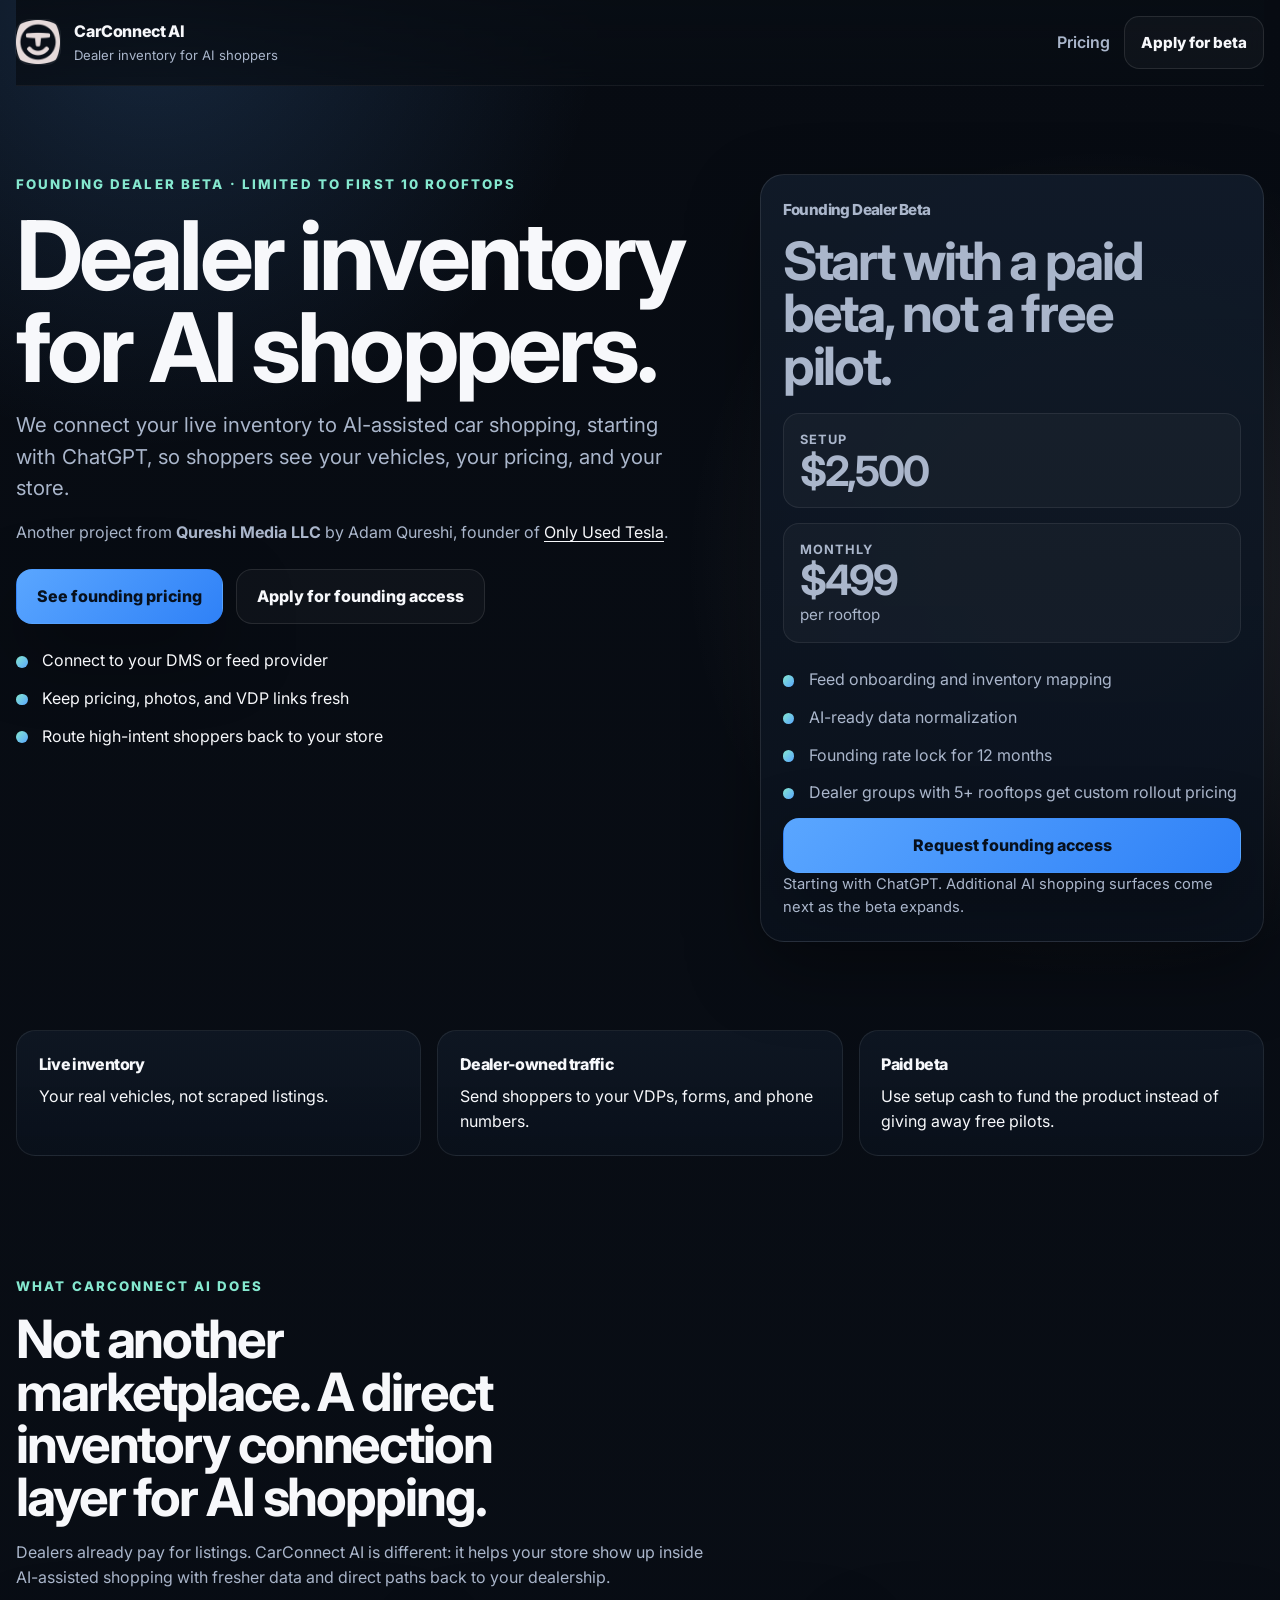
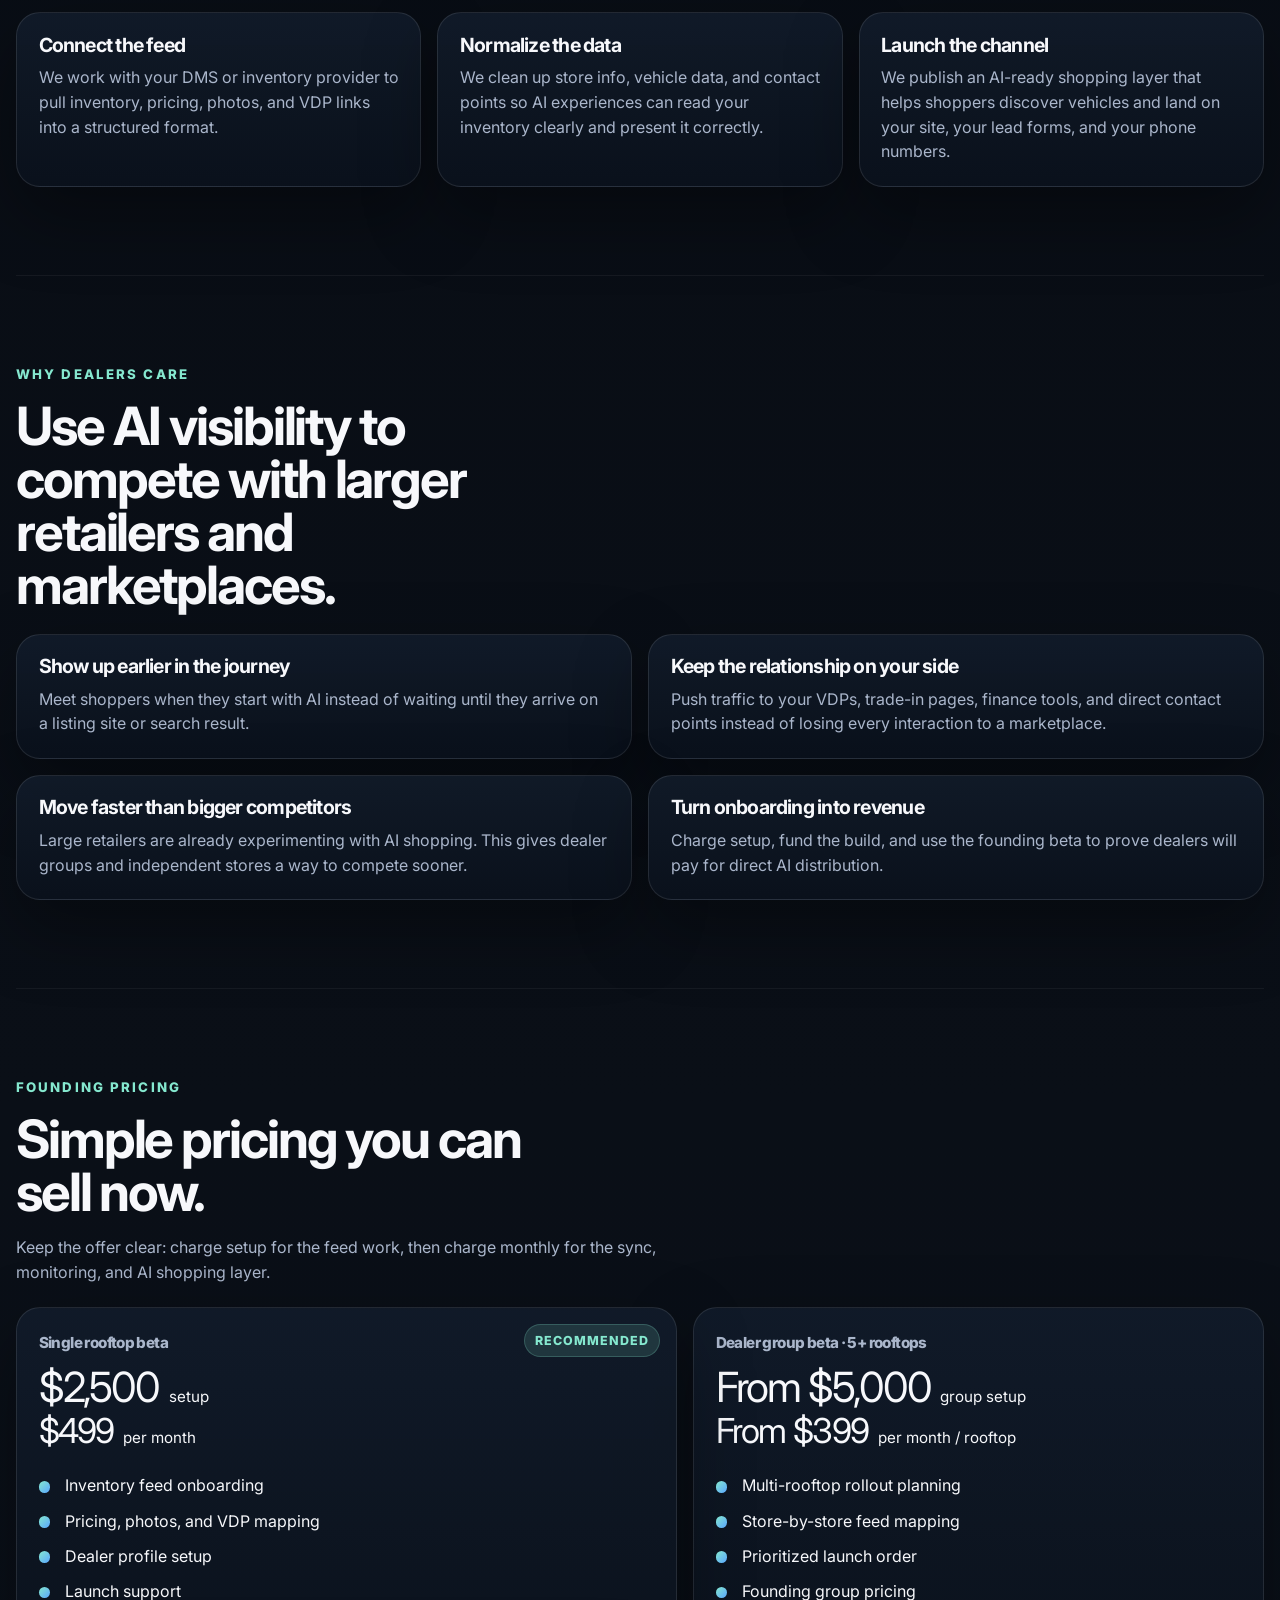
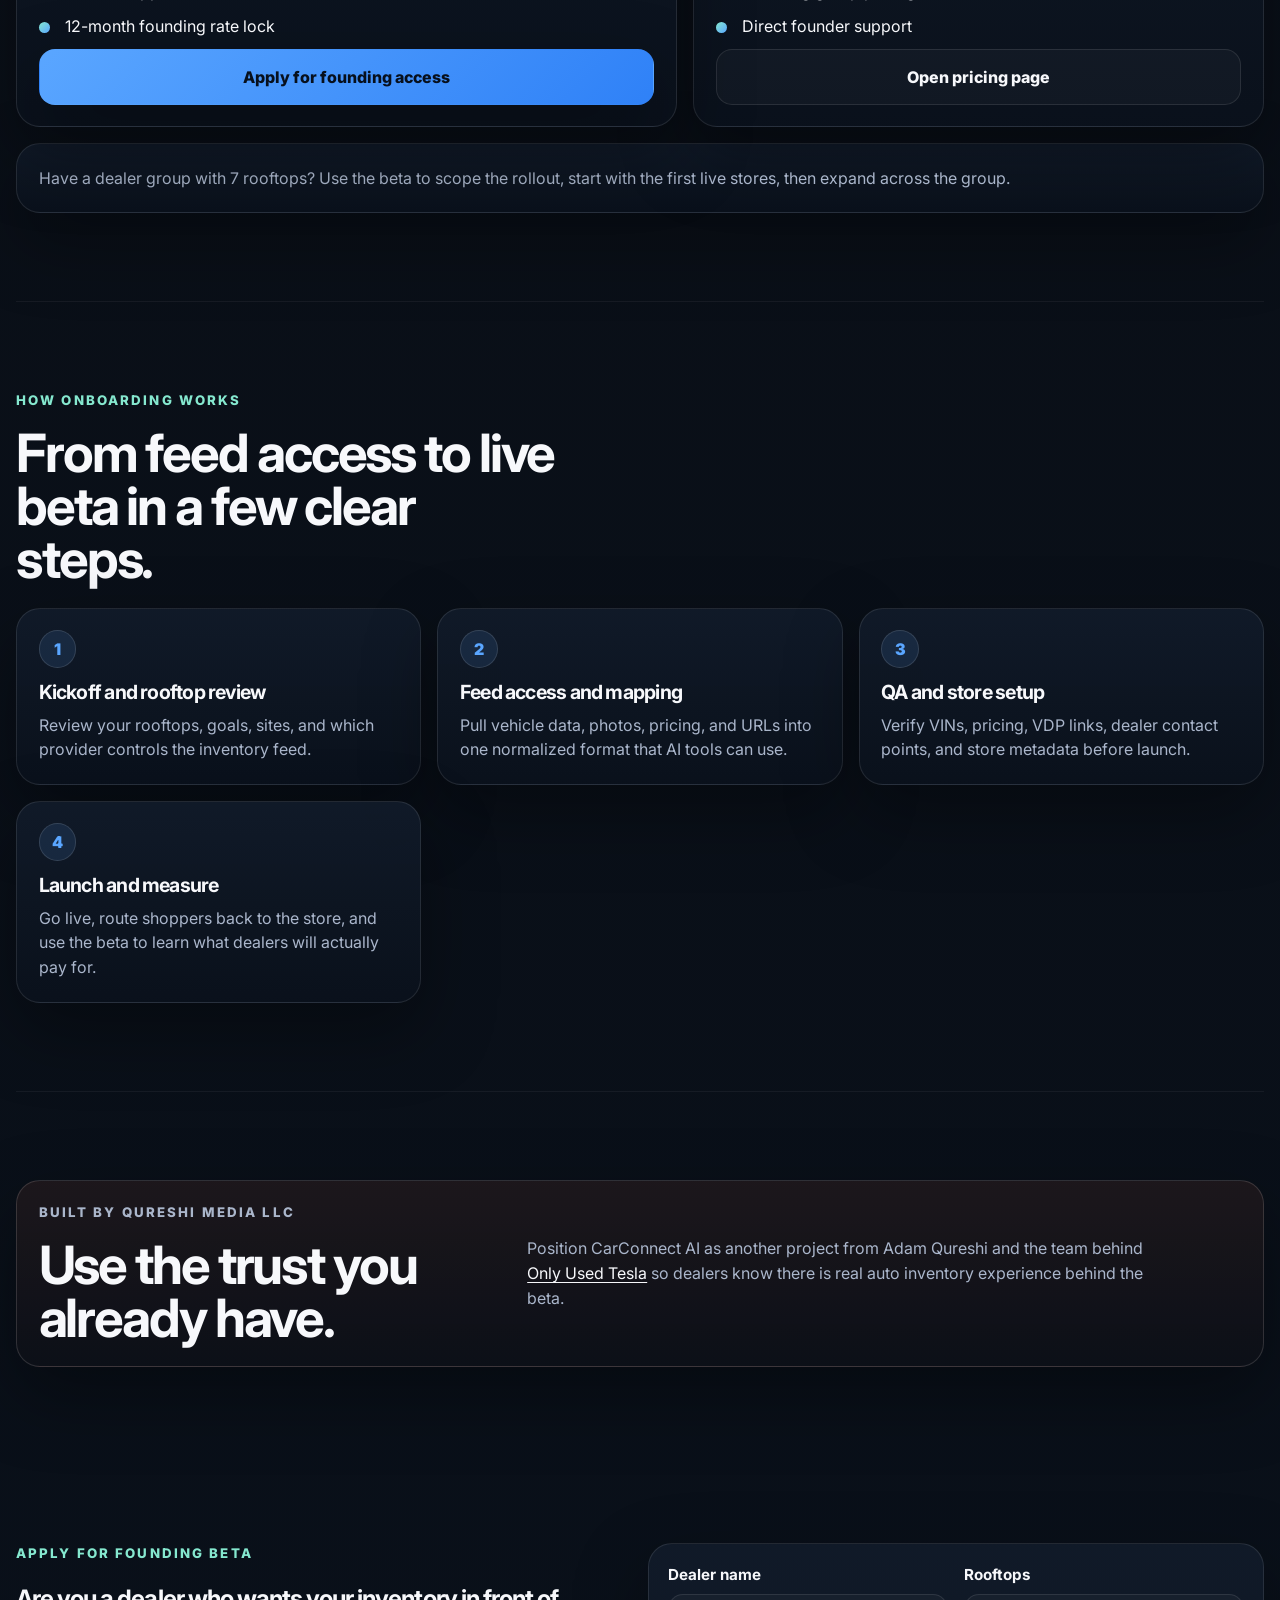
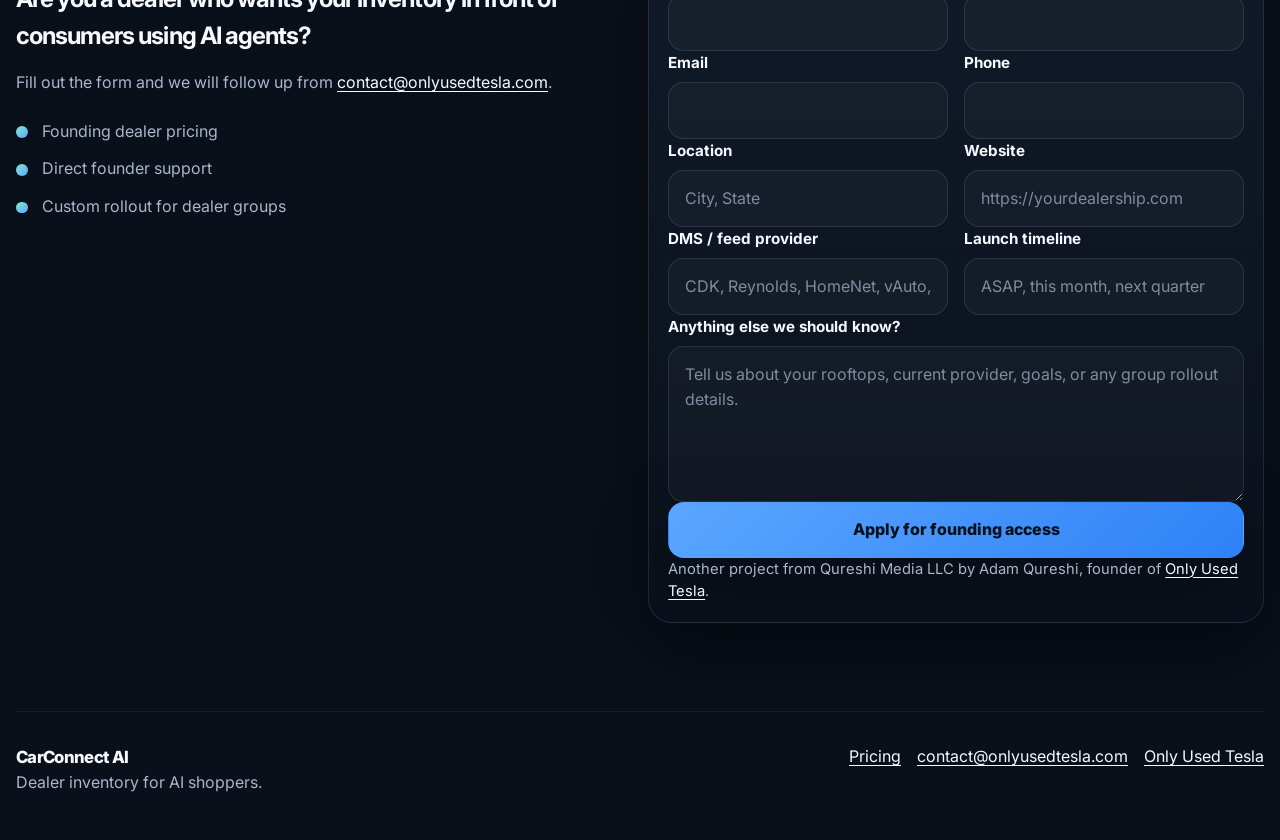
==== commit 97a6866d: "Add files via upload" ====
--- a/index.html
+++ b/index.html
@@ -261,14 +261,16 @@
 
       <section class="section-space founder-strip-wrap">
         <div class="founder-strip card">
-          <div>
+          <div class="founder-strip-intro">
             <p class="eyebrow eyebrow-muted">Built by Qureshi Media LLC</p>
             <h2>Use the trust you already have.</h2>
           </div>
-          <p>
-            Position CarConnect AI as another project from Adam Qureshi and the team behind
-            <a href="https://onlyusedtesla.com/" target="_blank" rel="noreferrer">Only Used Tesla</a> so dealers know there is real auto inventory experience behind the beta.
-          </p>
+          <div class="founder-strip-copy">
+            <p>
+              Position CarConnect AI as another project from Adam Qureshi and the team behind
+              <a href="https://onlyusedtesla.com/" target="_blank" rel="noreferrer">Only Used Tesla</a> so dealers know there is real auto inventory experience behind the beta.
+            </p>
+          </div>
         </div>
       </section>
 
--- a/styles.css
+++ b/styles.css
@@ -507,10 +507,23 @@
 
 .founder-strip {
   display: grid;
-  gap: 1rem;
-  align-items: center;
+  gap: 1rem 2rem;
+  align-items: start;
   background: linear-gradient(180deg, rgba(31, 24, 28, 0.9), rgba(12, 16, 24, 0.98));
   border-color: rgba(229, 218, 218, 0.16);
+}
+
+.founder-strip-intro,
+.founder-strip-copy {
+  min-width: 0;
+}
+
+.founder-strip-copy {
+  max-width: 42rem;
+}
+
+.founder-strip-copy p {
+  max-width: 40rem;
 }
 
 .contact-wrap {
@@ -640,7 +653,6 @@
     top: 6rem;
   }
 
-  .founder-strip,
   .site-footer {
     grid-template-columns: minmax(0, 1fr) auto;
   }
@@ -661,6 +673,11 @@
     grid-template-columns: 1.1fr 0.95fr;
   }
 
+  .founder-strip {
+    grid-template-columns: minmax(0, 0.78fr) minmax(0, 1.22fr);
+    align-items: center;
+  }
+
   .section-space {
     padding: 5.5rem 0;
   }
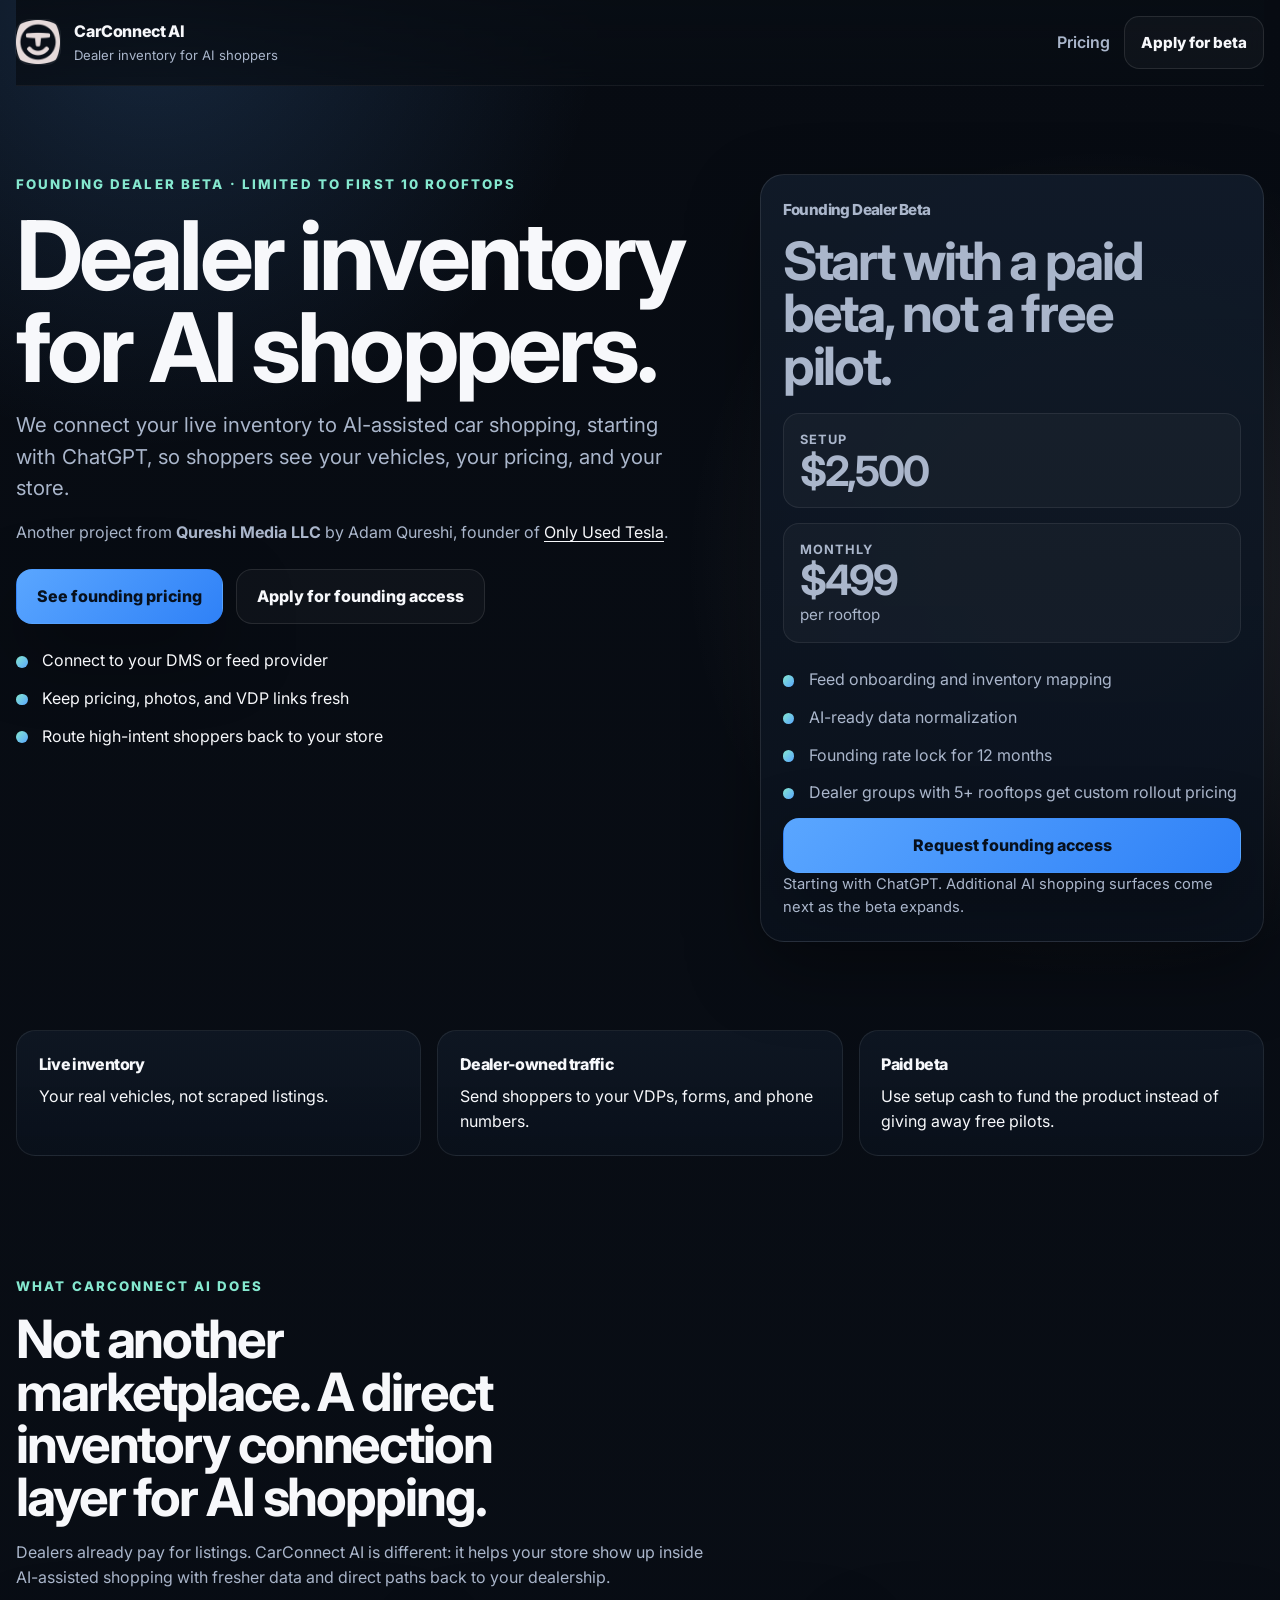
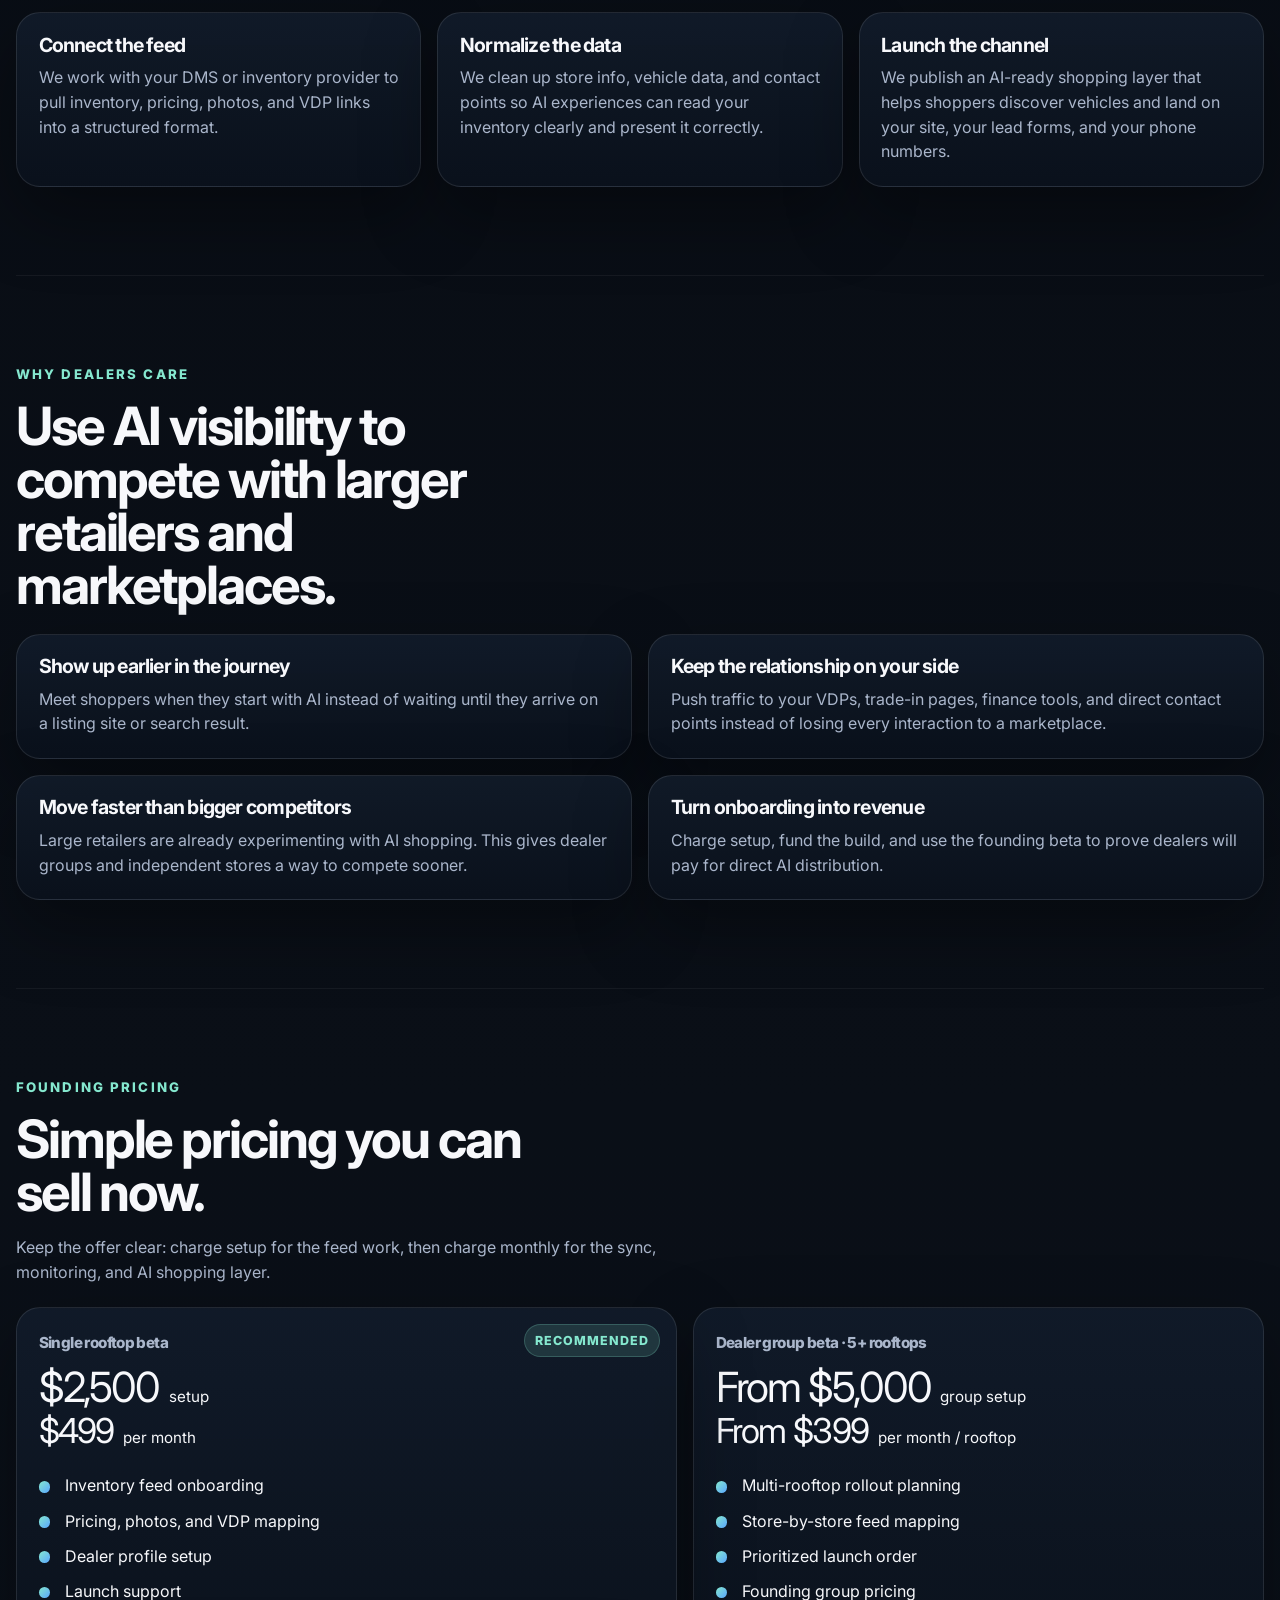
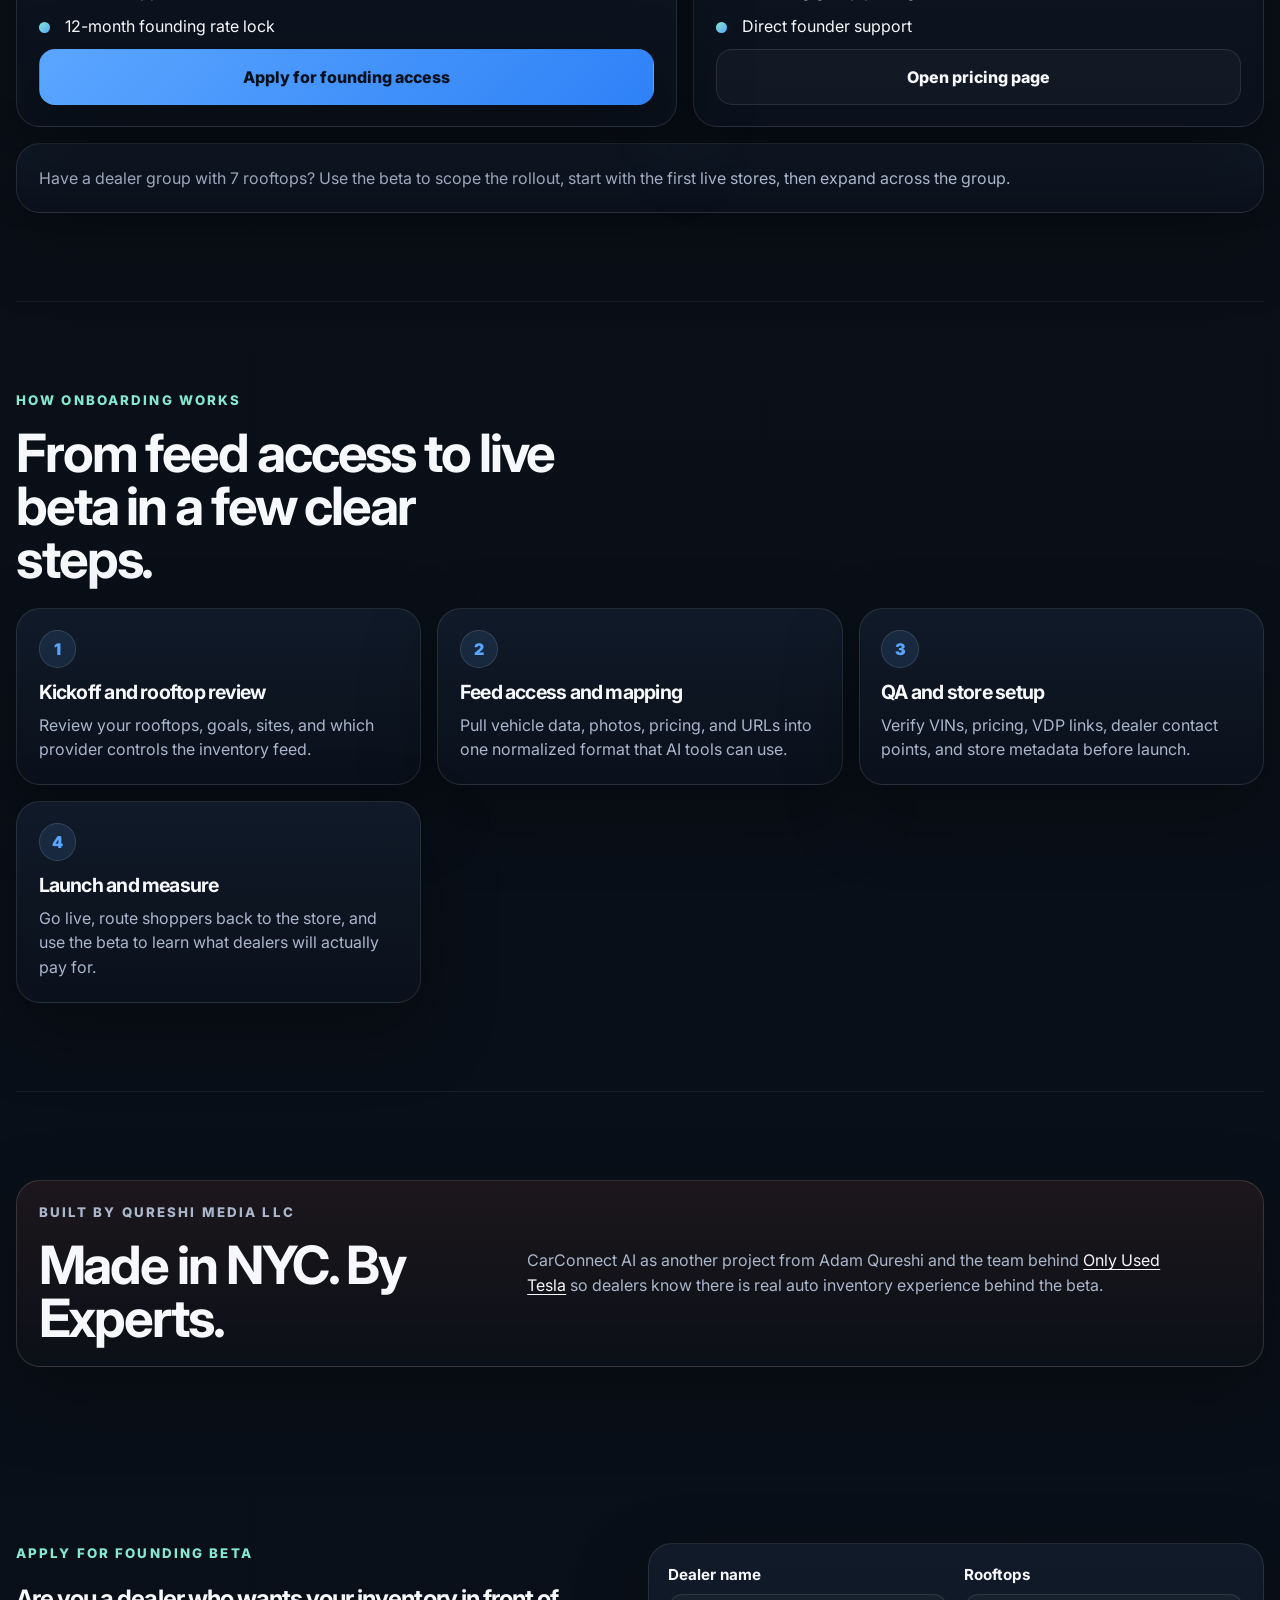
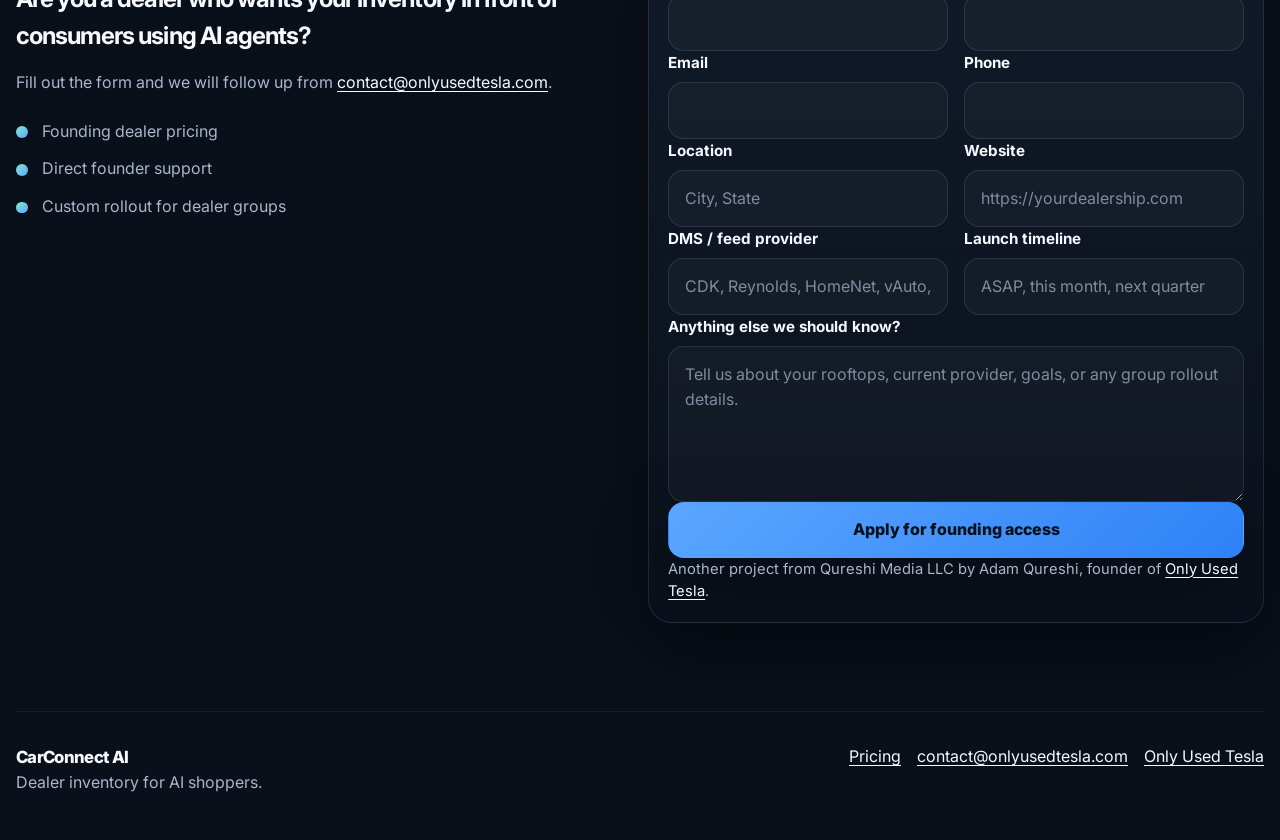
==== commit e068e36b: "Update header text in founder strip section" ====
--- a/index.html
+++ b/index.html
@@ -263,11 +263,11 @@
         <div class="founder-strip card">
           <div class="founder-strip-intro">
             <p class="eyebrow eyebrow-muted">Built by Qureshi Media LLC</p>
-            <h2>Use the trust you already have.</h2>
+            <h2>Made in NYC. By Experts.</h2>
           </div>
           <div class="founder-strip-copy">
             <p>
-              Position CarConnect AI as another project from Adam Qureshi and the team behind
+              CarConnect AI as another project from Adam Qureshi and the team behind
               <a href="https://onlyusedtesla.com/" target="_blank" rel="noreferrer">Only Used Tesla</a> so dealers know there is real auto inventory experience behind the beta.
             </p>
           </div>
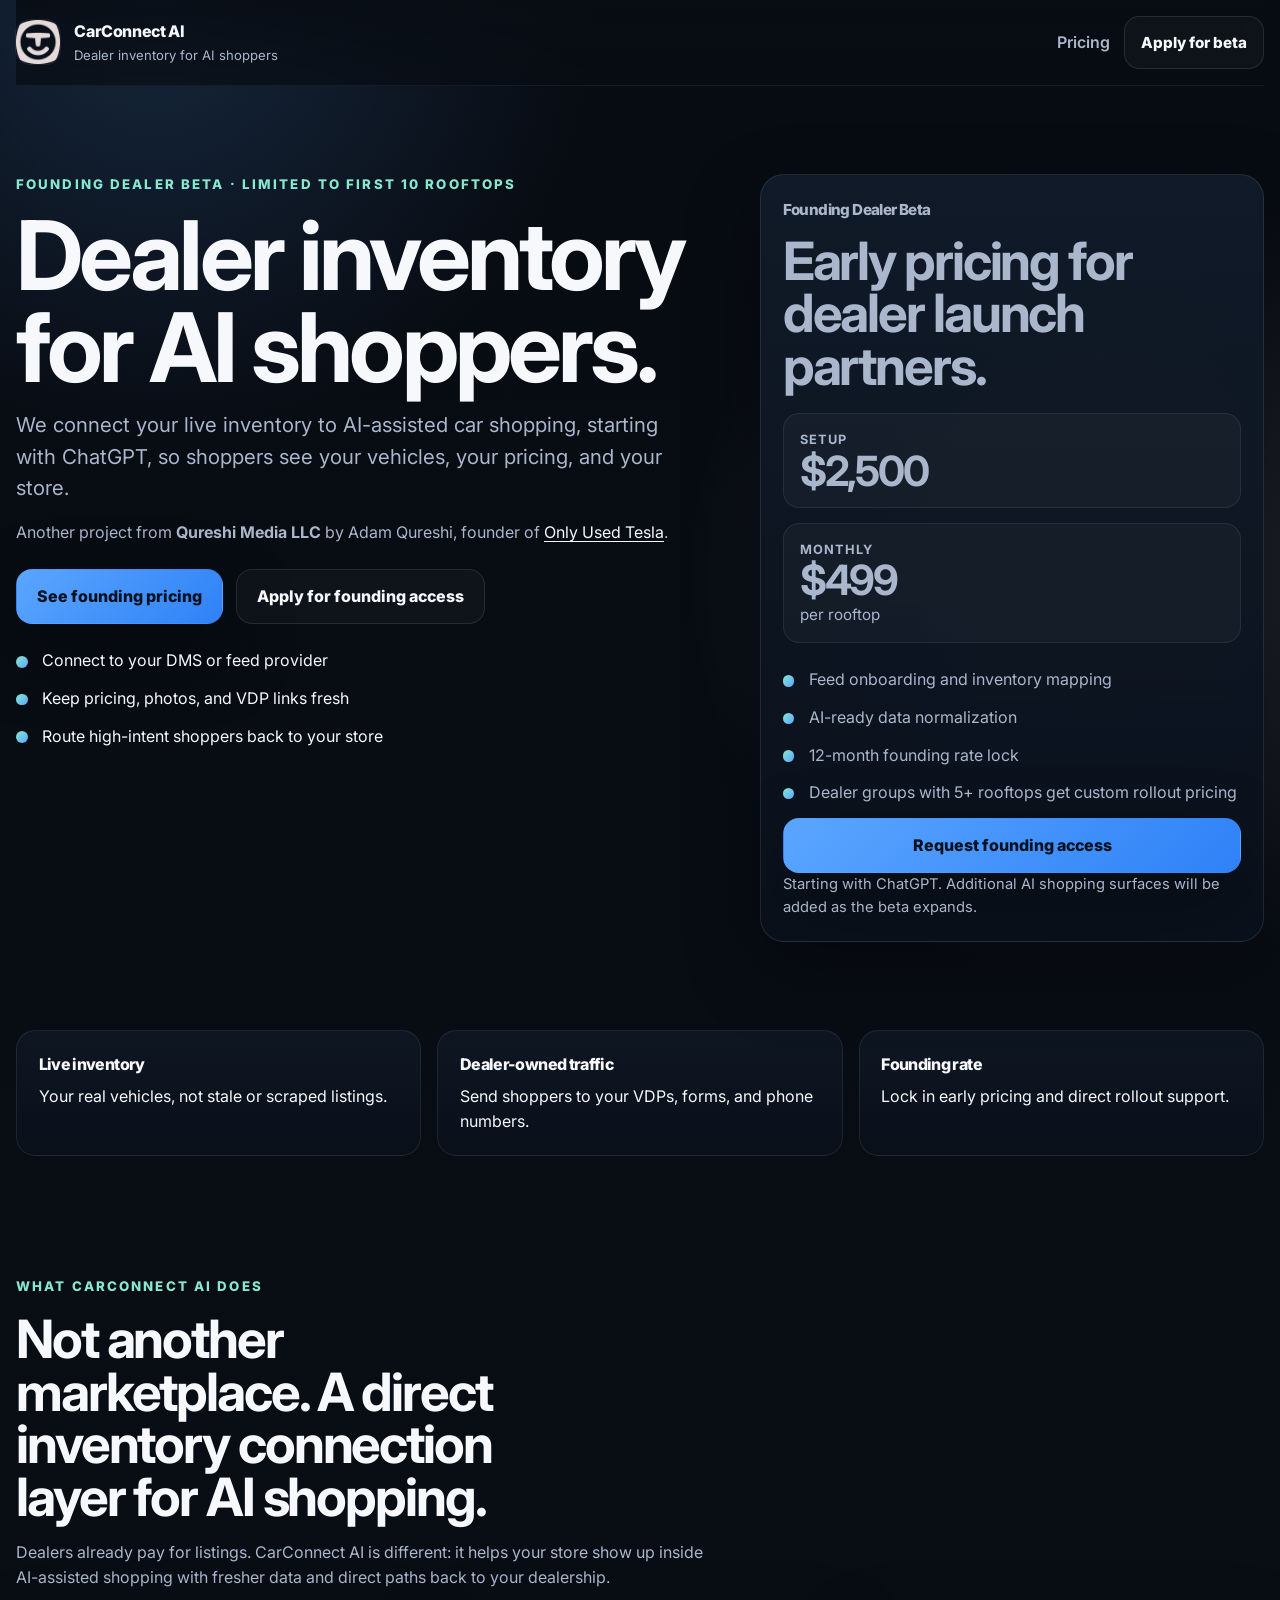
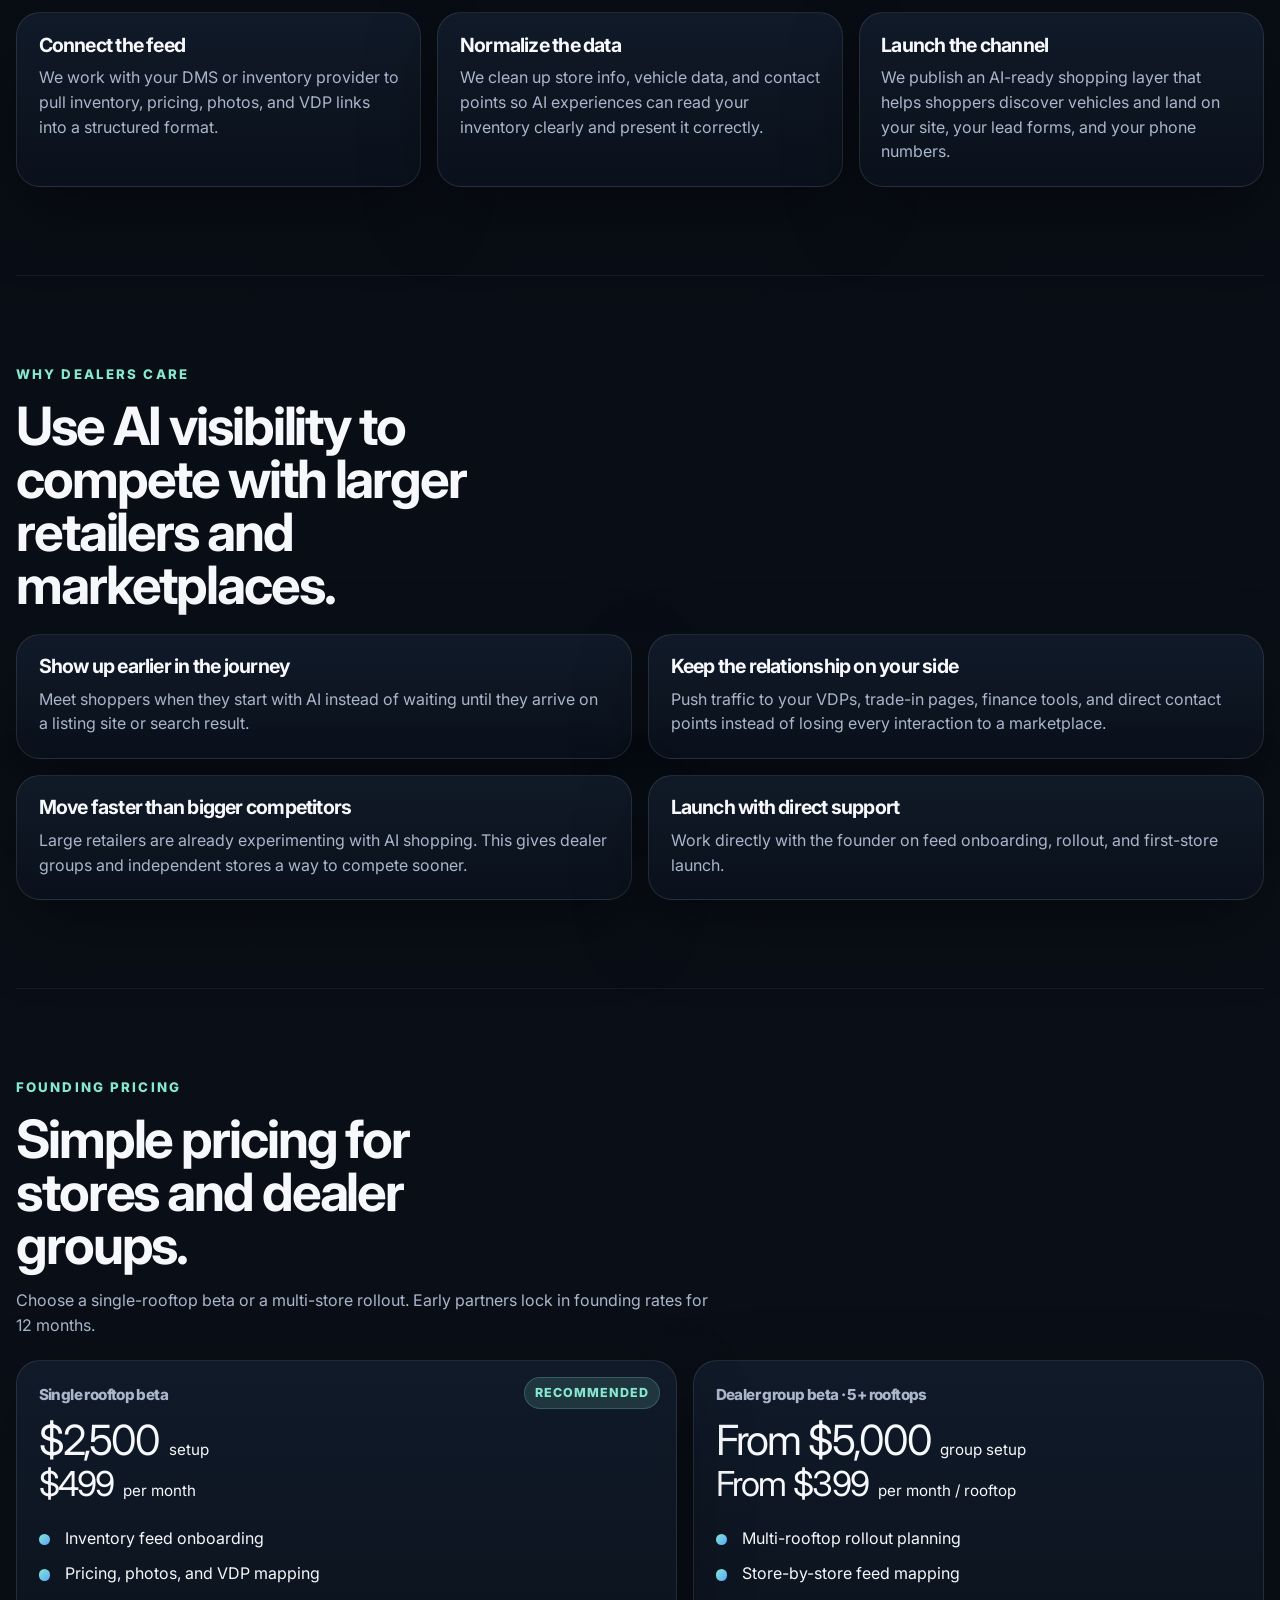
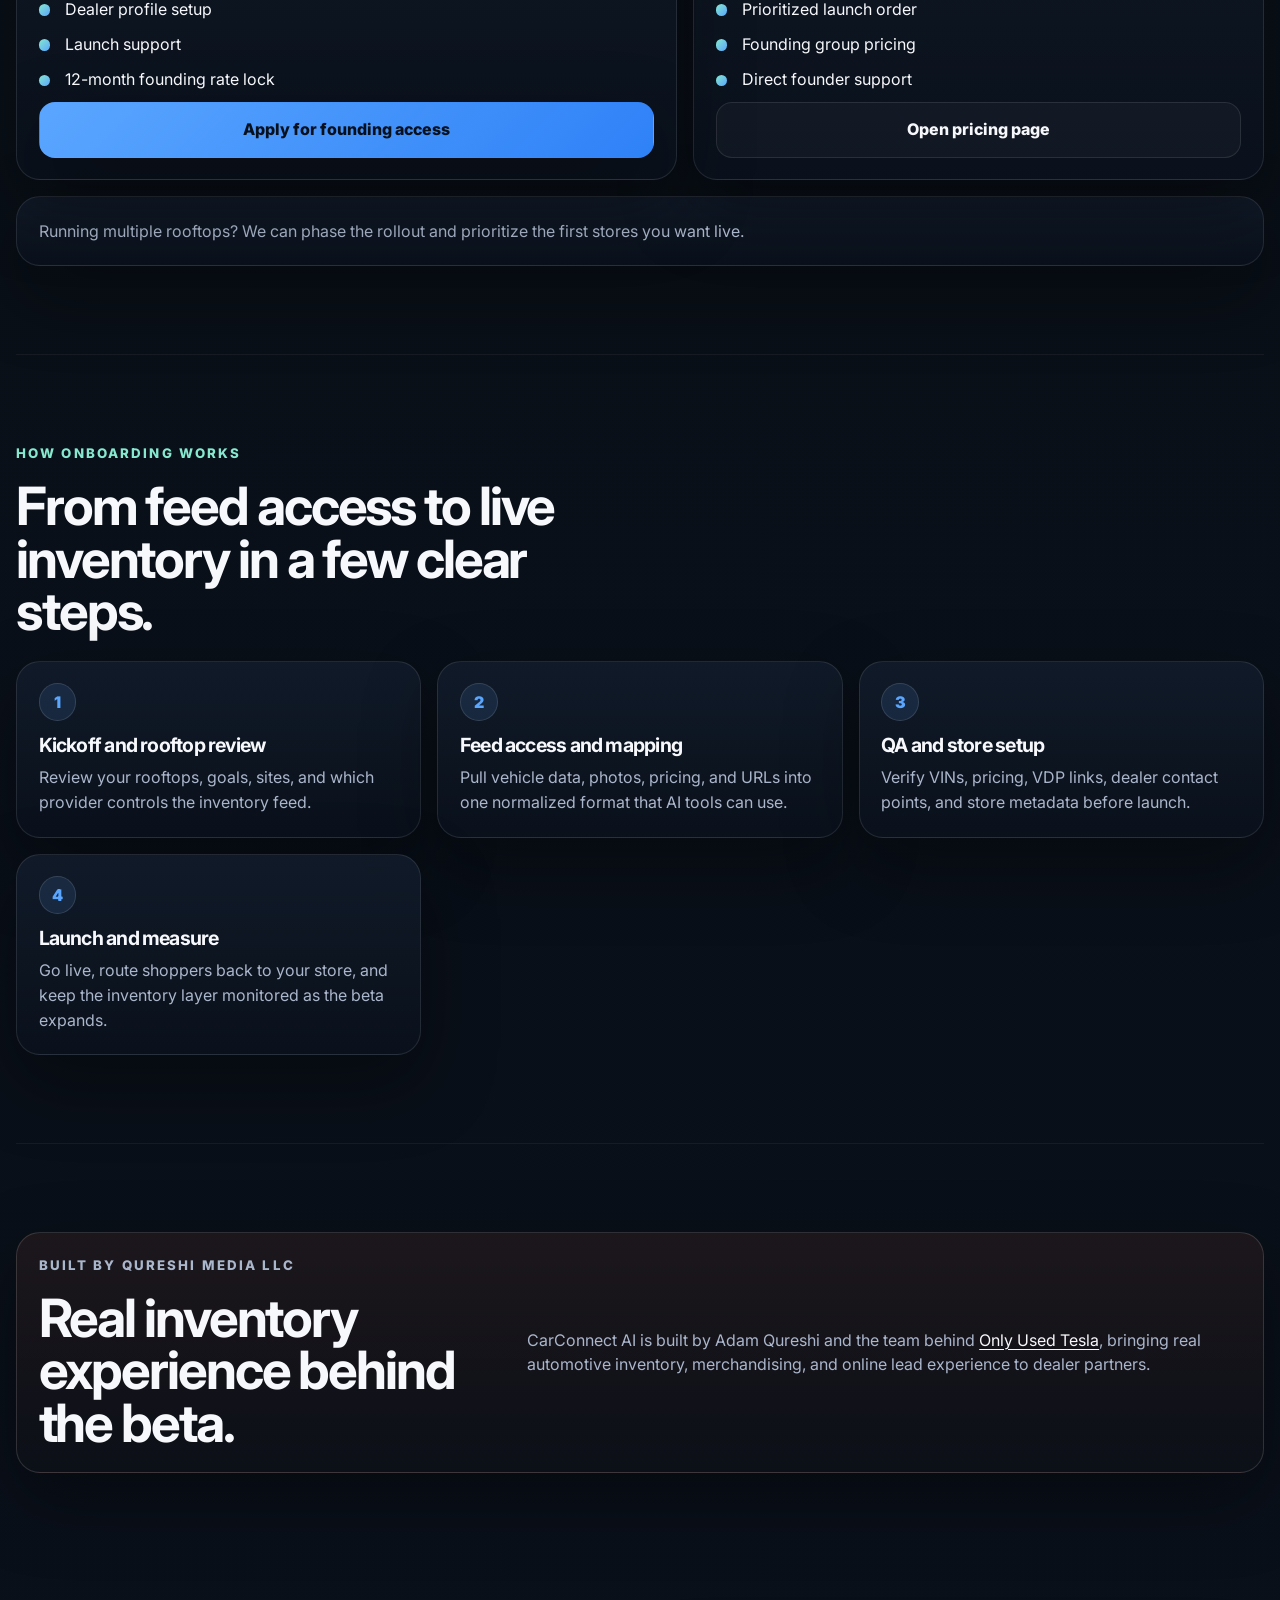
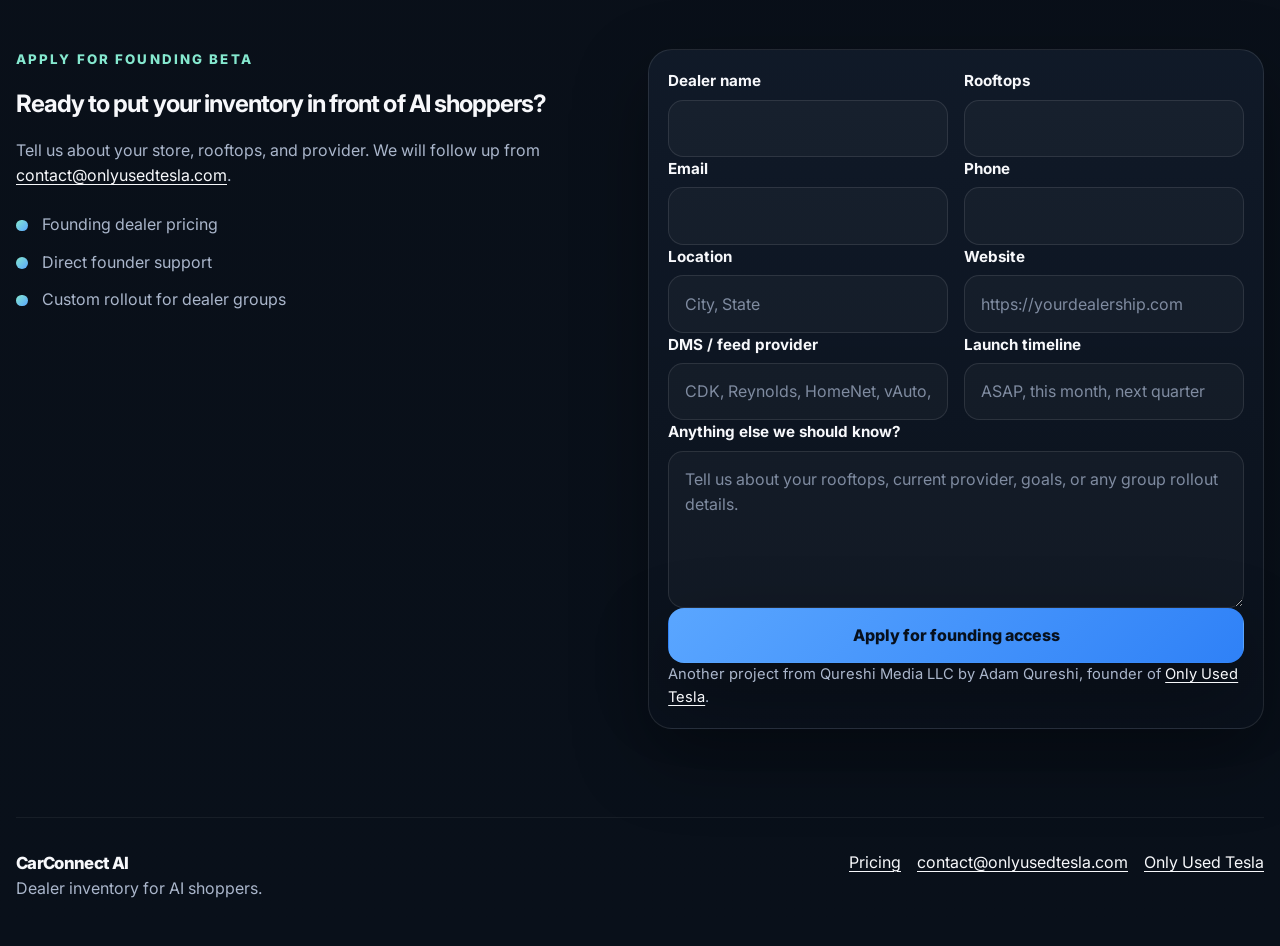
==== commit 1df5ab58: "Add files via upload" ====
--- a/index.html
+++ b/index.html
@@ -58,7 +58,7 @@
 
         <aside class="hero-panel card" aria-label="Founding beta snapshot">
           <p class="card-kicker">Founding Dealer Beta</p>
-          <h2>Start with a paid beta, not a free pilot.</h2>
+          <h2>Early pricing for dealer launch partners.</h2>
           <div class="price-stack" aria-label="Starting beta pricing">
             <div class="price-chip">
               <span class="price-label">Setup</span>
@@ -73,12 +73,12 @@
           <ul class="check-list">
             <li>Feed onboarding and inventory mapping</li>
             <li>AI-ready data normalization</li>
-            <li>Founding rate lock for 12 months</li>
+            <li>12-month founding rate lock</li>
             <li>Dealer groups with 5+ rooftops get custom rollout pricing</li>
           </ul>
           <a class="button button-primary button-full" href="#contact">Request founding access</a>
           <p class="microcopy">
-            Starting with ChatGPT. Additional AI shopping surfaces come next as the beta expands.
+            Starting with ChatGPT. Additional AI shopping surfaces will be added as the beta expands.
           </p>
         </aside>
       </section>
@@ -86,15 +86,15 @@
       <section class="signal-band section-space-sm" aria-label="What dealers get">
         <div class="signal-item">
           <span class="signal-label">Live inventory</span>
-          <p>Your real vehicles, not scraped listings.</p>
+          <p>Your real vehicles, not stale or scraped listings.</p>
         </div>
         <div class="signal-item">
           <span class="signal-label">Dealer-owned traffic</span>
           <p>Send shoppers to your VDPs, forms, and phone numbers.</p>
         </div>
         <div class="signal-item">
-          <span class="signal-label">Paid beta</span>
-          <p>Use setup cash to fund the product instead of giving away free pilots.</p>
+          <span class="signal-label">Founding rate</span>
+          <p>Lock in early pricing and direct rollout support.</p>
         </div>
       </section>
 
@@ -160,9 +160,9 @@
           </article>
 
           <article class="benefit-card card">
-            <h3>Turn onboarding into revenue</h3>
-            <p>
-              Charge setup, fund the build, and use the founding beta to prove dealers will pay for direct AI distribution.
+            <h3>Launch with direct support</h3>
+            <p>
+              Work directly with the founder on feed onboarding, rollout, and first-store launch.
             </p>
           </article>
         </div>
@@ -171,9 +171,9 @@
       <section class="section-space" id="pricing">
         <div class="section-heading">
           <p class="eyebrow">Founding pricing</p>
-          <h2>Simple pricing you can sell now.</h2>
+          <h2>Simple pricing for stores and dealer groups.</h2>
           <p class="section-lede">
-            Keep the offer clear: charge setup for the feed work, then charge monthly for the sync, monitoring, and AI shopping layer.
+            Choose a single-rooftop beta or a multi-store rollout. Early partners lock in founding rates for 12 months.
           </p>
         </div>
 
@@ -221,7 +221,7 @@
 
         <div class="inline-note card">
           <p>
-            Have a dealer group with 7 rooftops? Use the beta to scope the rollout, start with the first live stores, then expand across the group.
+            Running multiple rooftops? We can phase the rollout and prioritize the first stores you want live.
           </p>
         </div>
       </section>
@@ -229,7 +229,7 @@
       <section class="section-space section-alt" id="process">
         <div class="section-heading">
           <p class="eyebrow">How onboarding works</p>
-          <h2>From feed access to live beta in a few clear steps.</h2>
+          <h2>From feed access to live inventory in a few clear steps.</h2>
         </div>
 
         <div class="steps-grid">
@@ -254,32 +254,31 @@
           <article class="step card">
             <span class="step-number">4</span>
             <h3>Launch and measure</h3>
-            <p>Go live, route shoppers back to the store, and use the beta to learn what dealers will actually pay for.</p>
+            <p>Go live, route shoppers back to your store, and keep the inventory layer monitored as the beta expands.</p>
           </article>
         </div>
       </section>
 
       <section class="section-space founder-strip-wrap">
         <div class="founder-strip card">
-          <div class="founder-strip-intro">
+          <div>
             <p class="eyebrow eyebrow-muted">Built by Qureshi Media LLC</p>
-            <h2>Made in NYC. By Experts.</h2>
-          </div>
-          <div class="founder-strip-copy">
-            <p>
-              CarConnect AI as another project from Adam Qureshi and the team behind
-              <a href="https://onlyusedtesla.com/" target="_blank" rel="noreferrer">Only Used Tesla</a> so dealers know there is real auto inventory experience behind the beta.
-            </p>
-          </div>
+            <h2>Real inventory experience behind the beta.</h2>
+          </div>
+          <p>
+            CarConnect AI is built by Adam Qureshi and the team behind
+            <a href="https://onlyusedtesla.com/" target="_blank" rel="noreferrer">Only Used Tesla</a>,
+            bringing real automotive inventory, merchandising, and online lead experience to dealer partners.
+          </p>
         </div>
       </section>
 
       <section class="section-space contact-wrap" id="contact">
         <div class="contact-copy">
           <p class="eyebrow">Apply for founding beta</p>
-          <h2>Are you a dealer who wants your inventory in front of consumers using AI agents?</h2>
+          <h2>Ready to put your inventory in front of AI shoppers?</h2>
           <p class="section-lede">
-            Fill out the form and we will follow up from
+            Tell us about your store, rooftops, and provider. We will follow up from
             <a href="mailto:contact@onlyusedtesla.com">contact@onlyusedtesla.com</a>.
           </p>
           <ul class="contact-points">
